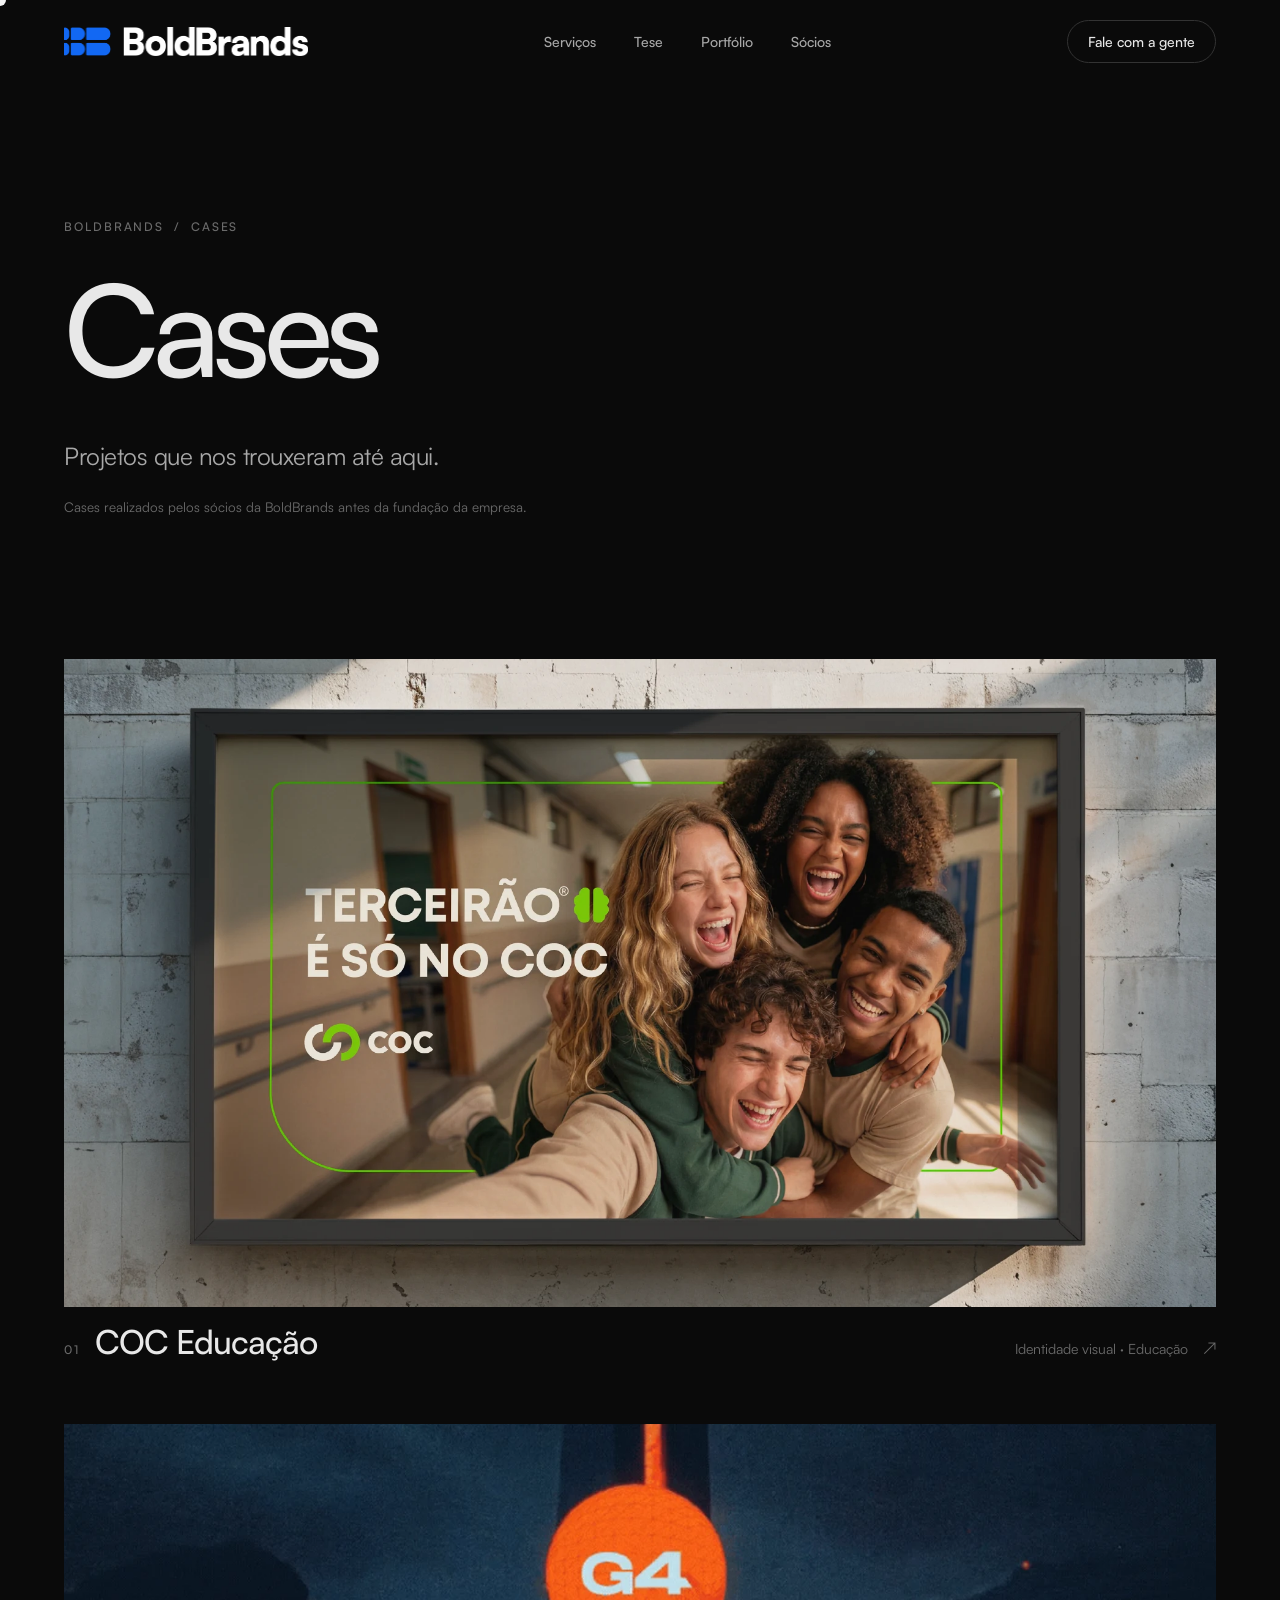
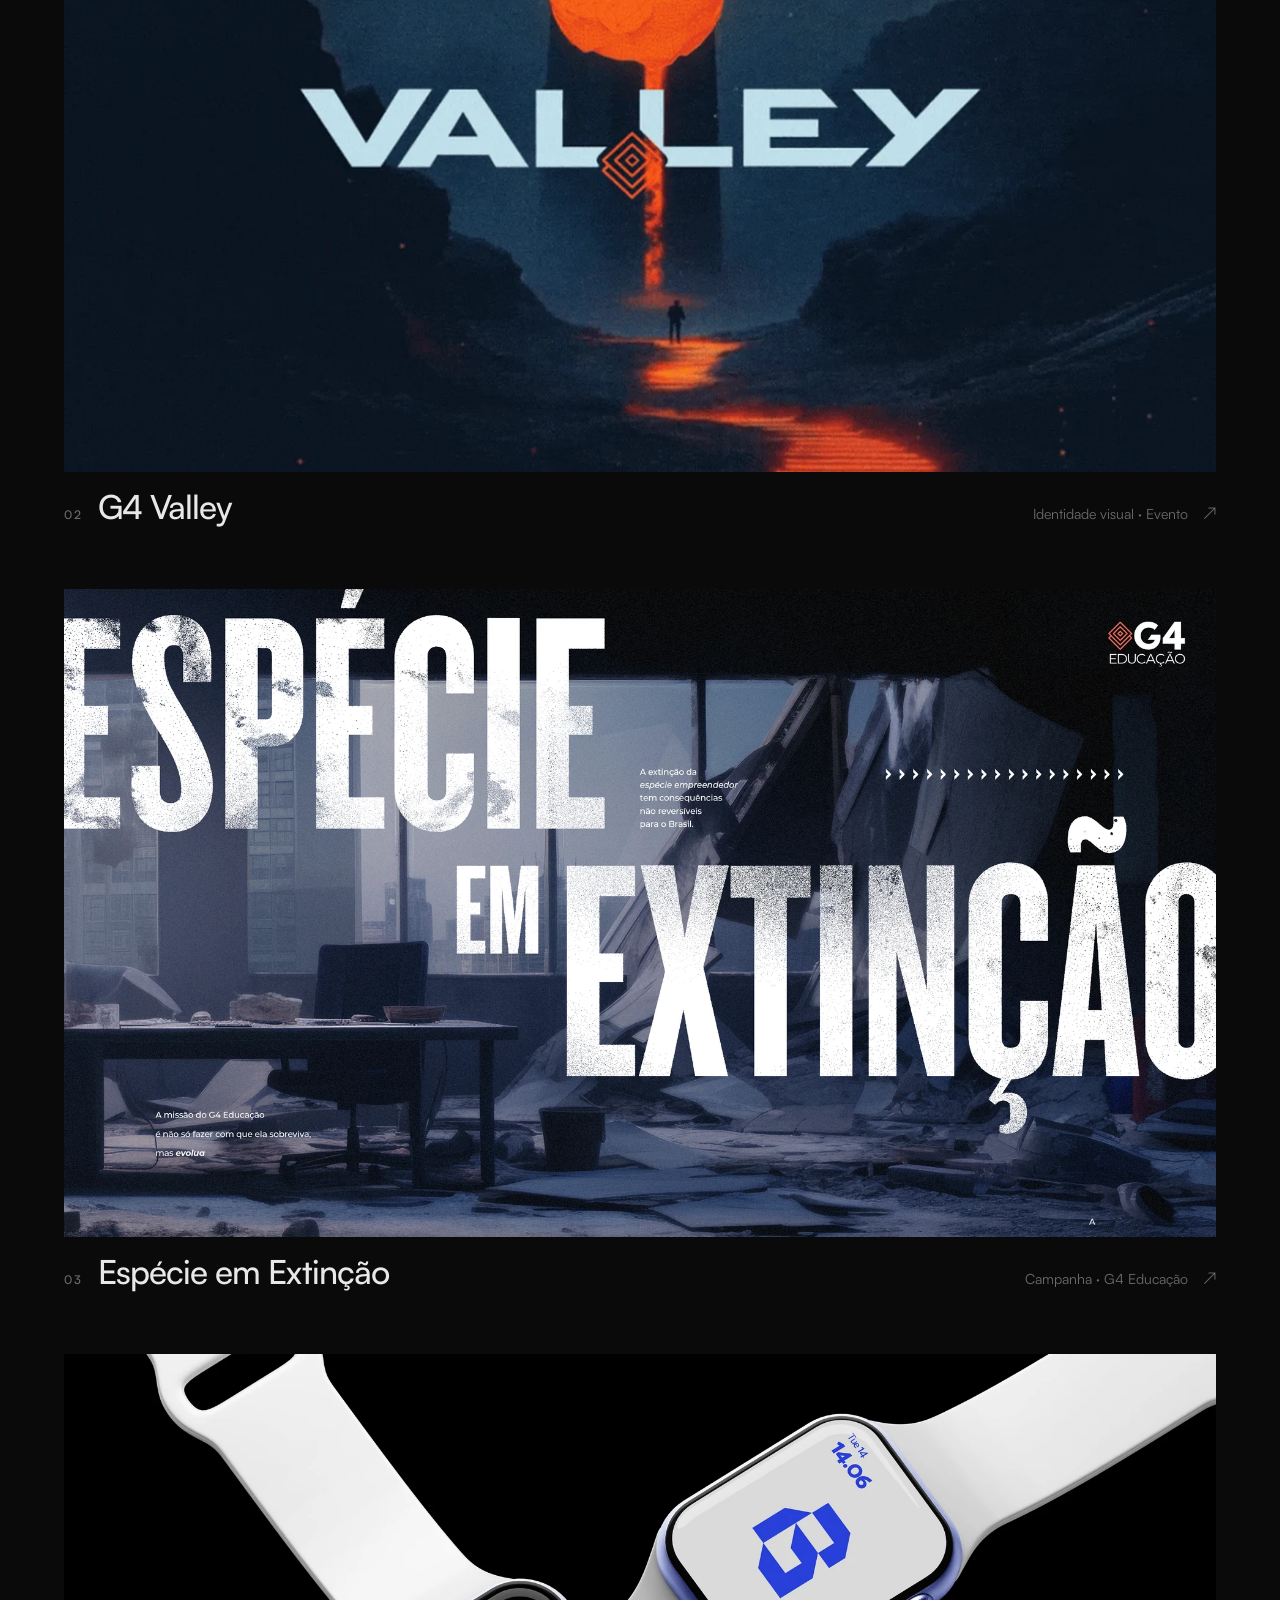
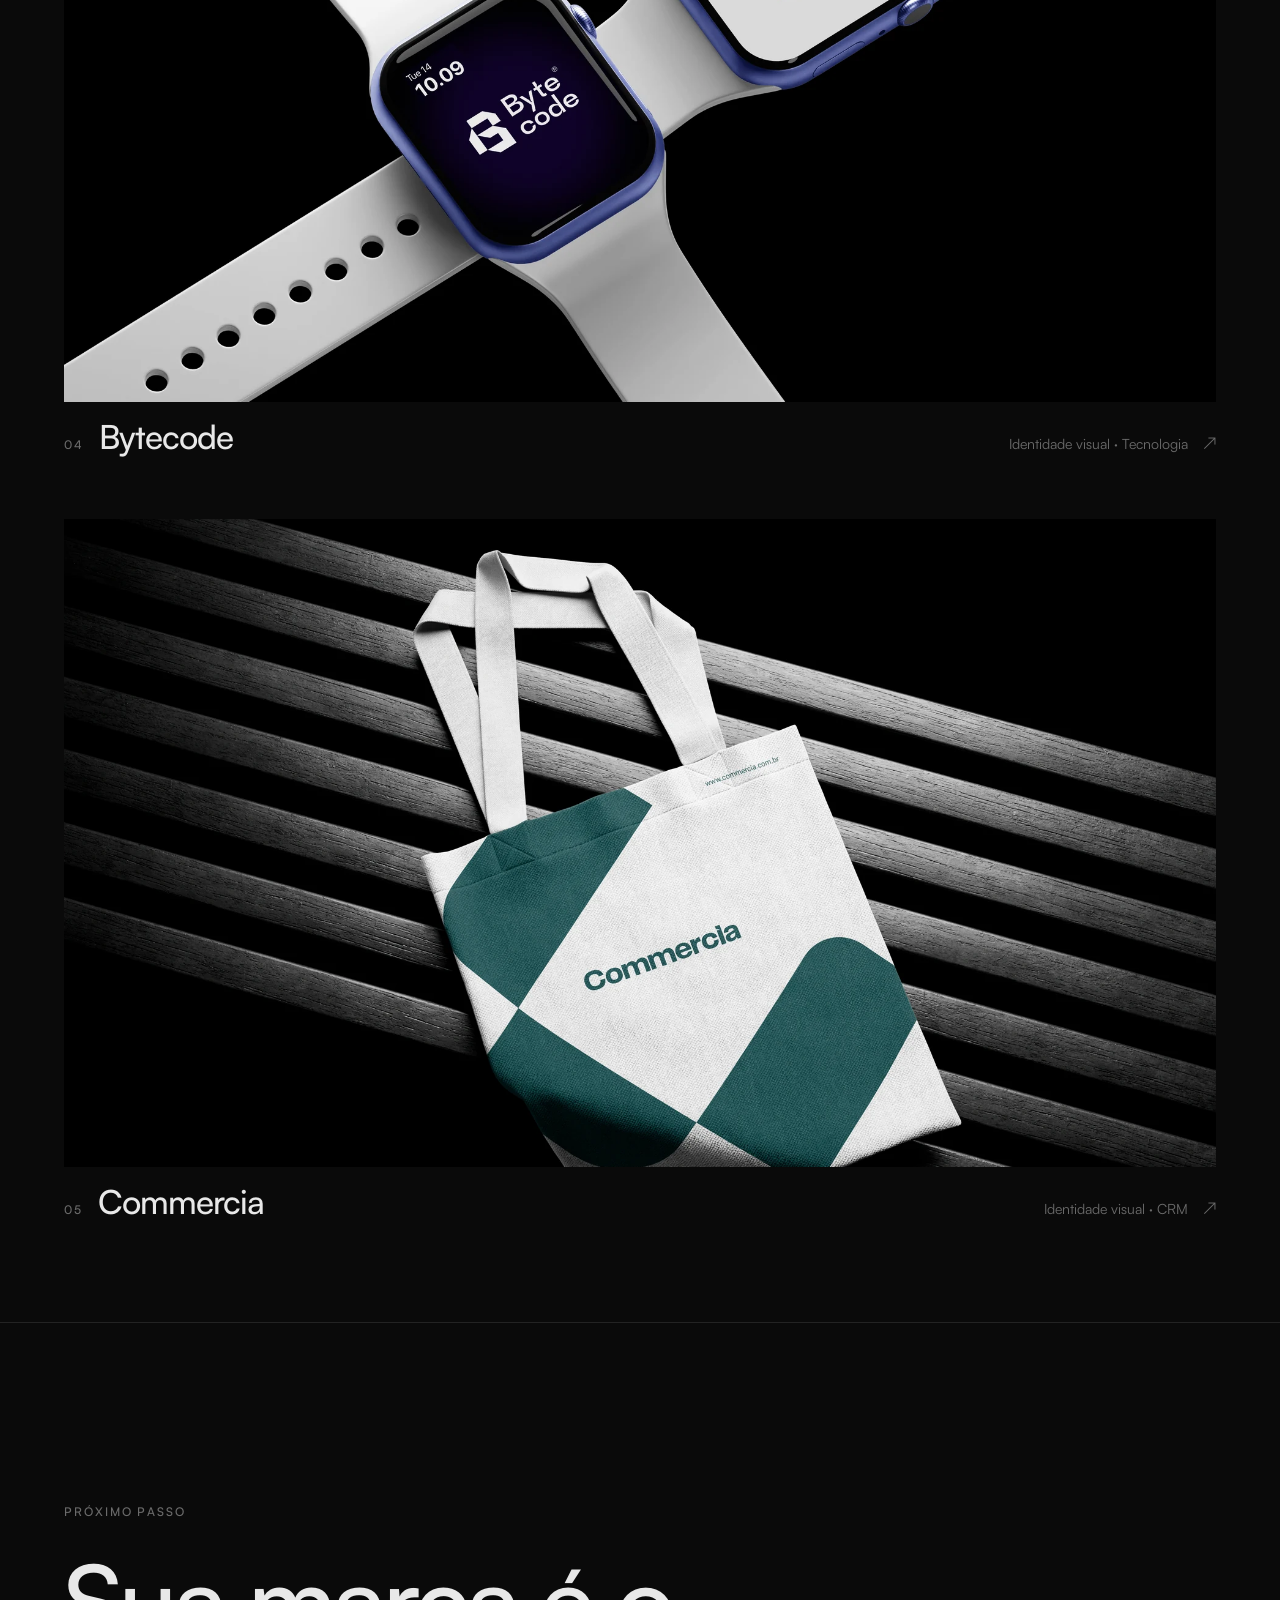
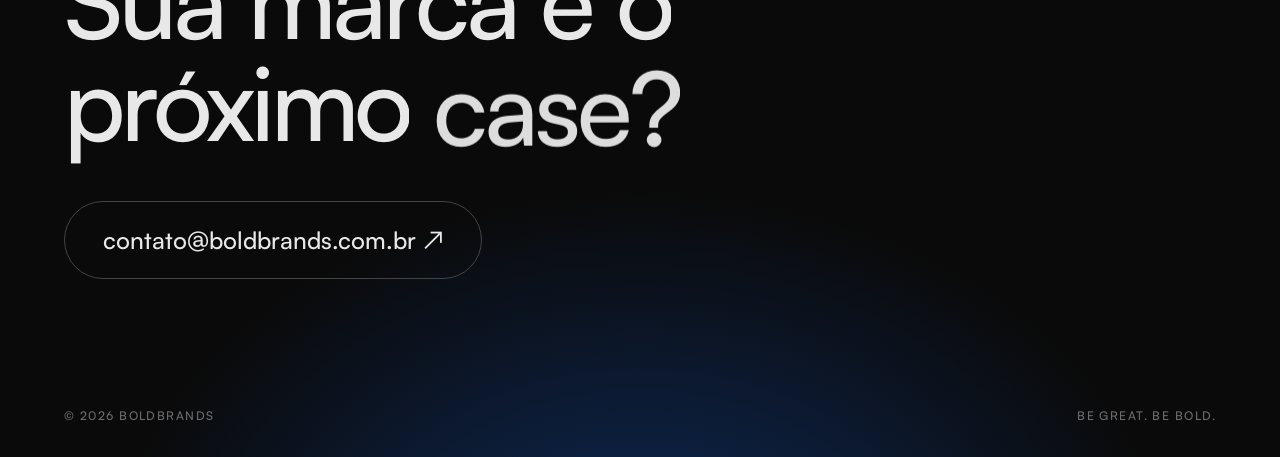
==== cases/index.html @ fef87c21 "Nova home: hero com fundo interativo, metodologia, cases, FAQ e fotos dos socios; paginas de cases C" ====
<!DOCTYPE html>
<html lang="pt-BR">
<head>
<meta charset="utf-8">
<meta name="viewport" content="width=device-width, initial-scale=1">
<title>Cases — BoldBrands</title>
<meta name="description" content="Projetos que nos trouxeram até aqui: cases realizados pelos sócios da BoldBrands antes da fundação da empresa.">
<link rel="icon" href="../logo/icone-azul.png">
<link rel="preload" href="../fonts/Satoshi-Bold.woff2" as="font" type="font/woff2" crossorigin>
<link rel="stylesheet" href="../style.css">
<link rel="stylesheet" href="../case.css">
</head>
<body class="case-page">

<div class="cursor" aria-hidden="true"><span></span></div>

<header class="nav">
  <a href="../" class="logo" aria-label="BoldBrands"><img src="../logo/logo.png" alt="BoldBrands"></a>
  <nav>
    <a href="../#servicos">Serviços</a>
    <a href="../#tese">Tese</a>
    <a href="../#portfolio">Portfólio</a>
    <a href="../#socios">Sócios</a>
  </nav>
  <a href="../#contato" class="pill">Fale com a gente</a>
</header>

<main>
<section class="case-hero">
  <p class="eyebrow reveal"><a href="../">BoldBrands</a> &nbsp;/&nbsp; Cases</p>
  <h1 class="case-title"><span class="line"><span class="split">Cases</span></span></h1>
  <p class="case-sub reveal">Projetos que nos trouxeram até aqui.</p>
  <p class="prior-note reveal">Cases realizados pelos sócios da BoldBrands antes da fundação da empresa.</p>
</section>

<section class="case-sec tight">
  <!-- Para adicionar um novo case, copie um <a class="tcard"> inteiro e ajuste o link, a imagem (1920x1080) e os textos. -->
  <div class="tgrid stack">
    <a class="tcard reveal" href="coc-educacao/" aria-label="Ver o case COC Educação">
      <div class="tmedia"><img src="../img/thumbs/coc-educacao.webp" alt="Aplicação da identidade COC em mídia exterior" width="1920" height="1080" loading="lazy"></div>
      <div class="tmeta"><span class="tn">01</span><h5>COC Educação</h5><em>Identidade visual · Educação</em><i>↗</i></div>
    </a>
    <a class="tcard reveal" href="g4-valley/" aria-label="Ver o case G4 Valley">
      <div class="tmedia"><video class="loopvid" src="../img/thumbs/g4-valley.mp4" poster="../img/thumbs/g4-valley-poster.webp" muted loop playsinline preload="auto" width="1280" height="720" aria-label="Animação do monolito do G4 Valley"></video></div>
      <div class="tmeta"><span class="tn">02</span><h5>G4 Valley</h5><em>Identidade visual · Evento</em><i>↗</i></div>
    </a>
    <a class="tcard reveal" href="especie-em-extincao/" aria-label="Ver o case Espécie em Extinção">
      <div class="tmedia"><img src="../img/thumbs/especie-em-extincao.webp" alt="Arte de abertura da campanha Espécie em Extinção" width="1920" height="1080" loading="lazy"></div>
      <div class="tmeta"><span class="tn">03</span><h5>Espécie em Extinção</h5><em>Campanha · G4 Educação</em><i>↗</i></div>
    </a>
    <a class="tcard reveal" href="bytecode/" aria-label="Ver o case Bytecode">
      <div class="tmedia"><img src="../img/thumbs/bytecode.webp" alt="Relógios inteligentes com a marca Bytecode" width="1920" height="1080" loading="lazy"></div>
      <div class="tmeta"><span class="tn">04</span><h5>Bytecode</h5><em>Identidade visual · Tecnologia</em><i>↗</i></div>
    </a>
    <a class="tcard reveal" href="commercia/" aria-label="Ver o case Commercia">
      <div class="tmedia"><img src="../img/thumbs/commercia.webp" alt="Ecobag com a marca Commercia" width="1920" height="1080" loading="lazy"></div>
      <div class="tmeta"><span class="tn">05</span><h5>Commercia</h5><em>Identidade visual · CRM</em><i>↗</i></div>
    </a>
  </div>
</section>
</main>

<footer id="contato" class="case-foot">
  <p class="eyebrow">Próximo passo</p>
  <h2 class="huge words">Sua marca é o próximo case?</h2>
  <div class="foot-cta">
    <a class="pill big" href="mailto:contato@boldbrands.com.br">contato@boldbrands.com.br ↗</a>
  </div>
  <div class="foot-row"><span>© 2026 BoldBrands</span><span>Be great. Be bold.</span></div>
</footer>

<script src="../main.js"></script>
</body>
</html>
---- style.css ----
@font-face{font-family:Satoshi;font-weight:300;src:url(fonts/Satoshi-Light.woff2) format('woff2');font-display:swap}
@font-face{font-family:Satoshi;font-weight:400;src:url(fonts/Satoshi-Regular.woff2) format('woff2');font-display:swap}
@font-face{font-family:Satoshi;font-weight:500;src:url(fonts/Satoshi-Medium.woff2) format('woff2');font-display:swap}
@font-face{font-family:Satoshi;font-weight:700;src:url(fonts/Satoshi-Bold.woff2) format('woff2');font-display:swap}
@font-face{font-family:Satoshi;font-weight:900;src:url(fonts/Satoshi-Black.woff2) format('woff2');font-display:swap}

:root{
  --bg:#0a0a0a; --bg2:#111; --line:#232323;
  --g2:#6b6b6b; --g3:#a8a8a8; --g4:#e8e8e8;
  --blue:#1569F5; --blue2:#5b9bff;
  --pad:clamp(20px,5vw,72px);
  --ease:cubic-bezier(.16,1,.3,1);
}
*{box-sizing:border-box;margin:0;padding:0}
html{scroll-behavior:smooth}
body{background:var(--bg);color:var(--g4);font-family:Satoshi,system-ui,sans-serif;font-weight:400;line-height:1.5;-webkit-font-smoothing:antialiased;overflow-x:hidden}
a{color:inherit;text-decoration:none}
ul,ol{list-style:none}
img{display:block;max-width:100%}
section{padding:clamp(110px,17vw,250px) var(--pad);position:relative}

.eyebrow{font-size:12px;font-weight:500;letter-spacing:.16em;text-transform:uppercase;color:var(--g2);margin-bottom:28px}
.blue{color:var(--blue)}
.mid{font-size:clamp(30px,3.9vw,58px);line-height:1.1;letter-spacing:-.03em;font-weight:500}
.huge{font-size:clamp(40px,8vw,132px);line-height:1;letter-spacing:-.04em;font-weight:500}

/* cursor */
.cursor{position:fixed;left:0;top:0;z-index:100;pointer-events:none;mix-blend-mode:difference}
.cursor span{display:block;width:12px;height:12px;border-radius:50%;background:#fff;transform:translate(-50%,-50%);transition:width .3s var(--ease),height .3s var(--ease)}
.cursor.big span{width:64px;height:64px}
@media (hover:none){.cursor{display:none}}

/* nav */
.nav{position:fixed;top:0;left:0;right:0;z-index:50;display:flex;align-items:center;justify-content:space-between;padding:20px var(--pad);transition:background .4s,backdrop-filter .4s}
.nav.scrolled{background:rgba(10,10,10,.72);backdrop-filter:blur(14px)}
.logo img{height:clamp(22px,2.2vw,30px);width:auto}
.nav nav{display:flex;gap:38px;font-size:14px;font-weight:500;color:var(--g3)}
.nav nav a{transition:color .3s}
.nav nav a:hover{color:#fff}
.pill{display:inline-block;border:1px solid #333;border-radius:100px;padding:10px 20px;font-size:14px;font-weight:500;transition:all .4s var(--ease)}
.pill:hover{background:var(--blue);border-color:var(--blue);color:#fff}
.pill.big{font-size:clamp(16px,2vw,24px);padding:20px 38px;margin-top:48px;border-color:#444}
@media(max-width:760px){.nav nav{display:none}}

/* hero */
.hero{min-height:100vh;display:flex;flex-direction:column;justify-content:flex-end;padding-top:140px;padding-bottom:48px;overflow:hidden}
.hero-glow{position:absolute;right:-15%;top:-10%;width:70vw;height:70vw;background:radial-gradient(closest-side,rgba(21,105,245,.45),rgba(21,105,245,0) 70%);filter:blur(30px);animation:drift 14s ease-in-out infinite alternate}
@keyframes drift{to{transform:translate(-8%,10%) scale(1.1)}}
.hero-title{font-size:clamp(40px,7.4vw,124px);line-height:.98;letter-spacing:-.045em;font-weight:500;position:relative}
.line{display:block;overflow:hidden;padding-bottom:.12em}
.split{display:inline-block;transform:translateY(105%);animation:up 1.4s var(--ease) forwards;animation-play-state:paused}
body.loaded .split{animation-play-state:running}
.line:nth-child(2) .split{animation-delay:.15s}
@keyframes up{to{transform:none}}
.hero-foot{display:flex;justify-content:space-between;align-items:flex-end;gap:40px;margin-top:clamp(56px,7vw,110px);position:relative}
.lead{max-width:460px;font-size:clamp(13px,1vw,15px);color:var(--g3)}
.scroll{font-size:12px;font-weight:500;letter-spacing:.16em;text-transform:uppercase;color:var(--g2);display:flex;align-items:center;gap:14px;white-space:nowrap}
.scroll i{width:1px;height:48px;background:linear-gradient(var(--g2),transparent);animation:pulse 2s infinite}
@keyframes pulse{50%{transform:scaleY(.4);transform-origin:top}}
@media(max-width:760px){.hero-foot{flex-direction:column;align-items:flex-start}.scroll{display:none}}

/* reveal */
.reveal{opacity:0;transform:translateY(38px);transition:opacity 1s var(--ease),transform 1.1s var(--ease);transition-delay:var(--d,0s)}
.reveal.in{opacity:1;transform:none}
.words .w{display:inline-block;overflow:hidden;vertical-align:top;padding-bottom:.14em;margin-bottom:-.14em}
.words .w>span{display:inline-block;will-change:transform,opacity}

/* thesis — big, near full-screen, tonal variation */
.thesis{border-top:1px solid var(--line);padding-left:calc(var(--pad)*.6);padding-right:calc(var(--pad)*.6);text-align:center}
.thesis .eyebrow{margin-bottom:clamp(40px,6vw,90px)}
.thesis-text{font-size:clamp(26px,4.1vw,70px);line-height:1.12;letter-spacing:-.035em;font-weight:500;max-width:1700px;margin:0 auto}
.thesis-text>span{display:inline}
.thesis-text .t1{color:#f2f2f2}
.thesis-text .t2{color:#7a7a7a}
.thesis-text .t3{color:#494949}

/* services — light panel, like the reference */
.services{background:#cfcfd0;color:#111;min-height:100vh;display:flex;align-items:center;padding-top:clamp(110px,12vw,170px);padding-bottom:clamp(110px,12vw,170px);overflow:hidden}
.corner{position:absolute;font-size:clamp(11px,.95vw,14px);font-weight:500;line-height:1.35;color:#111;z-index:3}
.corner.tl{left:var(--pad);top:36px;display:flex;flex-direction:column;gap:10px}
.corner.tl img{width:26px}
.corner.tl em{font-style:normal}
.corner.tr{right:var(--pad);top:36px;text-align:right;color:#777;font-weight:400}
.corner.bl{left:var(--pad);bottom:34px;font-size:clamp(18px,1.9vw,28px);font-weight:500;letter-spacing:-.02em}
.corner.bl b{font-weight:500}
.corner.br{right:var(--pad);bottom:34px;text-align:right}
.svc-list{position:relative;z-index:1;width:100%}
.svc{display:block;cursor:pointer;line-height:1}
.svc h3{white-space:nowrap;font-size:clamp(38px,6.2vw,112px);letter-spacing:-.045em;font-weight:500;line-height:.98;color:#111;transition:color .5s var(--ease)}
.svc h3 span{display:inline-block}
.svc.r1{padding-left:30%}
.svc.r2{padding-left:3%}
.svc.r3{padding-left:24%}
.svc.r4{padding-left:42%}
.svc h3 span+span{margin-left:.18em}
.svc-list:hover .svc:not(:hover) h3{color:#a3a3a4}
.svc-box{position:absolute;left:50%;top:50%;z-index:2;width:clamp(230px,20vw,320px);aspect-ratio:1;transform:translate(-50%,-50%) scale(.9);pointer-events:none;opacity:0;
  background:linear-gradient(155deg,#6ea6ff 0%,#1569F5 45%,#0a2f8f 100%);box-shadow:0 40px 90px -30px rgba(21,105,245,.7);transition:opacity .45s var(--ease),transform .7s var(--ease)}
.services.on .svc-box{pointer-events:auto;opacity:1;transform:translate(-50%,-50%) scale(1)}
.pane{position:absolute;inset:0;padding:clamp(16px,1.5vw,24px);display:flex;flex-direction:column;justify-content:space-between;color:#fff;font-size:clamp(12px,1vw,14px);line-height:1.4;font-weight:500;opacity:0;transform:translateY(12px);transition:opacity .35s,transform .5s var(--ease)}
.pane.on{opacity:1;transform:none}
.pane img{width:34px}
.pane a{align-self:flex-start;border-bottom:1px solid #fff;font-weight:700}
@media(max-width:760px){
  .svc.r1,.svc.r2,.svc.r3,.svc.r4{padding-left:0}
  .svc h3{white-space:normal}.svc h3 span{display:block;margin:0!important}
  .svc{margin-bottom:22px}
  .corner.tr,.corner.br{display:none}
}

/* breath / lockup */
.breath{background:#0d0d0f;display:flex;justify-content:center;overflow:hidden;padding-top:clamp(140px,19vw,280px);padding-bottom:clamp(140px,19vw,280px)}
.glow{position:absolute;border-radius:50%;filter:blur(80px);pointer-events:none;will-change:transform}
.g1{width:52vw;height:52vw;left:-12%;top:-30%;background:radial-gradient(closest-side,rgba(21,105,245,.85),transparent 70%);animation:gA 15s ease-in-out infinite alternate}
.g2{width:44vw;height:44vw;right:-8%;bottom:-38%;background:radial-gradient(closest-side,rgba(74,139,255,.7),transparent 70%);animation:gB 19s ease-in-out infinite alternate}
.g3{width:30vw;height:30vw;left:38%;top:20%;background:radial-gradient(closest-side,rgba(40,60,255,.5),transparent 70%);animation:gC 23s ease-in-out infinite alternate}
@keyframes gA{to{transform:translate(38vw,22vw) scale(1.25)}}
@keyframes gB{to{transform:translate(-34vw,-18vw) scale(1.2)}}
@keyframes gC{50%{transform:translate(-14vw,20vw) scale(1.4)}to{transform:translate(16vw,-6vw) scale(.9)}}
.lockup{position:relative;z-index:1;font-size:clamp(40px,8vw,140px);font-weight:500;letter-spacing:-.04em;line-height:1.02;color:#f7f7f7}
.l1,.l2{display:flex;align-items:center;white-space:nowrap}
.lockup .a{display:inline-block;overflow:hidden;padding:.06em .04em .16em;margin:-.06em -.04em -.16em}
.lockup .a>span{display:inline-block;transform:translateY(115%);transition:transform 1.3s var(--ease)}
.lockup.in .a>span{transform:none}
.l2 .a>span{transition-delay:1.15s}
.l2 .ghost{visibility:hidden}
.l2 .a{margin-left:.16em}
.mark{position:relative;display:block;height:.62em;aspect-ratio:832/479;margin-left:.16em}
.mark .m{position:absolute;inset:0;width:100%;height:100%;opacity:0;transform:translateY(40%);transition:opacity .9s var(--ease),transform 1.1s var(--ease)}
.m1{clip-path:inset(0 88.4% 0 0)}.m2{clip-path:inset(0 54.6% 0 14.8%)}.m3{clip-path:inset(0 0 0 47.7%)}
.lockup.in .m{opacity:1;transform:none}
.lockup.in .m1{transition-delay:.55s}.lockup.in .m2{transition-delay:.75s}.lockup.in .m3{transition-delay:.95s}

/* portfolio — thumbnails 16:9, preto e branco; colorem no hover */
.sec-head{margin-bottom:clamp(50px,7vw,100px)}
.sec-sub{margin-top:clamp(16px,2vw,28px);max-width:46ch;font-size:clamp(14px,1.2vw,17px);color:var(--g2);line-height:1.55}
.tgrid{display:grid;grid-template-columns:repeat(2,minmax(0,1fr));gap:clamp(30px,3.6vw,60px) clamp(14px,1.8vw,28px)}
.tcard{display:block;color:inherit;cursor:pointer}
.tmedia{position:relative;aspect-ratio:16/9;overflow:hidden;background:#000}
.tmedia img,.tmedia video{display:block;width:100%;height:100%;object-fit:cover;filter:grayscale(1) contrast(1.05) brightness(.82);transform:scale(1.02);transition:filter .9s var(--ease),transform 1.5s var(--ease)}
.tcard:hover .tmedia img,.tcard:hover .tmedia video,.tcard:focus-visible .tmedia img,.tcard:focus-visible .tmedia video{filter:none;transform:scale(1.06)}
.tcard:focus-visible{outline:2px solid var(--blue2);outline-offset:6px}
.tmeta{display:flex;align-items:baseline;gap:clamp(10px,1.2vw,18px);margin-top:16px}
.tmeta .tn{font-size:12px;font-weight:500;letter-spacing:.14em;color:var(--g2)}
.tmeta h5{font-size:clamp(20px,1.9vw,30px);font-weight:500;letter-spacing:-.03em;line-height:1.1;transition:color .4s}
.tmeta em{margin-left:auto;font-style:normal;font-size:13px;color:var(--g2);text-align:right}
.tmeta i{font-style:normal;color:var(--g2);transition:transform .5s var(--ease),color .4s}
.tcard:hover .tmeta h5{color:#fff}
.tcard:hover .tmeta i{color:var(--blue2);transform:translate(3px,-3px)}
.tmore{display:flex;align-items:center;justify-content:center;gap:16px;aspect-ratio:16/9;border:1px solid var(--line);font-size:clamp(20px,2.2vw,36px);font-weight:500;letter-spacing:-.03em;transition:background .6s var(--ease),border-color .6s,color .4s}
.tmore i{font-style:normal;transition:transform .6s var(--ease)}
.tcard.more:hover .tmore{background:var(--blue);border-color:var(--blue);color:#fff}
.tcard.more:hover .tmore i{transform:translate(6px,-6px)}
.tcard.more .tmeta{visibility:hidden}
@media(max-width:760px){.tgrid{grid-template-columns:1fr}.tmeta em{display:none}.tcard.more .tmeta{display:none}}
@media(hover:none){.tmedia img,.tmedia video{filter:none}}

/* team */
.team{border-top:1px solid var(--line)}
.team-head{background:#111;border-radius:22px;padding:clamp(28px,4vw,64px);margin-bottom:clamp(14px,1.6vw,24px);position:relative}
.chip{display:inline-block;border:1px solid #333;border-radius:100px;padding:5px 14px;font-size:11px;font-weight:500;letter-spacing:.12em;text-transform:uppercase;color:var(--g3);margin-bottom:clamp(50px,8vw,130px)}
.team-lead{font-size:clamp(22px,2.9vw,46px);line-height:1.15;letter-spacing:-.03em;font-weight:500;max-width:26em}
.team-lead .d{color:#f2f2f2}
.team-lead .l{color:#6e6e6e}
.cards{display:grid;grid-template-columns:repeat(3,1fr);gap:clamp(14px,1.6vw,24px)}
.member figure{position:relative;border-radius:22px;overflow:hidden;aspect-ratio:3/4;background:#111}
.member img{width:100%;height:100%;object-fit:cover;transition:transform 1.6s var(--ease)}
.member:hover img{transform:scale(1.05)}
.member figcaption{position:absolute;left:14px;right:14px;bottom:14px;display:flex;justify-content:space-between;align-items:center;background:rgba(10,10,10,.82);backdrop-filter:blur(10px);border-radius:14px;padding:12px 12px 12px 18px}
.member figcaption span{display:flex;flex-direction:column;line-height:1.2}
.member figcaption b{font-weight:500;font-size:16px}
.member figcaption small{font-size:11px;color:var(--g2);margin-top:2px}
.member figcaption i{font-style:normal;font-weight:700;font-size:12px;width:32px;height:32px;border-radius:50%;background:var(--blue);display:grid;place-items:center;transition:transform .5s var(--ease)}
.member:hover figcaption i{transform:rotate(-45deg) scale(1.08)}
.bio{margin-top:18px;padding:0 6px;font-size:15px;color:var(--g3);line-height:1.5;max-width:40ch}
@media(max-width:800px){.cards{grid-template-columns:1fr;gap:40px}}

/* footer */
footer{padding:clamp(90px,14vw,190px) var(--pad) 32px;border-top:1px solid var(--line);position:relative;overflow:hidden;background:radial-gradient(60% 80% at 50% 120%,rgba(21,105,245,.35),transparent 70%)}
footer .huge{max-width:12ch}
.foot-row{display:flex;justify-content:space-between;margin-top:clamp(70px,10vw,150px);font-size:12px;font-weight:500;letter-spacing:.12em;text-transform:uppercase;color:var(--g2)}

@media(prefers-reduced-motion:reduce){*{animation:none!important;transition:none!important}.reveal,.words .w>span,.split{opacity:1;transform:none}}

/* intro */
body.lock{overflow:hidden}
.intro{position:fixed;inset:0;z-index:200;background:#0a0a0a;display:grid;place-items:center;transition:transform 1.2s cubic-bezier(.76,0,.24,1)}
.intro.out{transform:translateY(-100%)}
.intro>*{grid-area:1/1}
.intro-logo{position:relative;width:clamp(170px,17vw,260px);aspect-ratio:1987/229;transition:opacity .7s var(--ease),transform .9s var(--ease),filter .7s}
.intro.p2 .intro-logo{opacity:0;transform:scale(.94);filter:blur(6px)}
.intro-logo .c{position:absolute;inset:0;width:100%;height:100%;opacity:0;transform:translateY(45%);animation:cIn 1s var(--ease) forwards}
.intro-logo .c1{clip-path:inset(0 97.8% 0 0);animation-delay:.25s}
.intro-logo .c2{clip-path:inset(0 91.3% 0 2.8%);animation-delay:.5s}
.intro-logo .c3{clip-path:inset(0 80.9% 0 9.1%);animation-delay:.75s}
.intro-logo .ct{clip-path:inset(0 0 0 23%);animation-delay:1.25s;transform:translateX(-14px)}
@keyframes cIn{to{opacity:1;transform:none}}
.intro-tag{font-size:clamp(28px,4.4vw,68px);font-weight:500;letter-spacing:-.035em;color:#f2f2f2;overflow:hidden;padding-bottom:.14em}
.intro-tag span{display:inline-block;opacity:0;transform:translateY(110%);transition:opacity .9s var(--ease),transform 1.1s var(--ease)}
.intro-tag span+span{transition-delay:.18s;margin-left:.2em}
.intro.p2 .intro-tag span{opacity:1;transform:none}
.intro.p2 .intro-tag{transition-delay:0s}

/* cartão de contato (topo direito) */
.contact-card{display:flex;align-items:center;gap:12px;padding:6px 16px 6px 6px;border:1px solid #333;border-radius:100px;background:rgba(14,14,14,.6);backdrop-filter:blur(12px);transition:background .5s var(--ease),border-color .5s}
.contact-card img{width:44px;height:44px;border-radius:50%;object-fit:cover;flex:none}
.cc-txt{display:flex;flex-direction:column;line-height:1.2}
.cc-txt small{font-size:11px;color:var(--g3)}
.cc-txt b{font-size:14px;font-weight:700}
.cc-txt em{font-style:normal;font-size:10px;color:var(--g2);transition:color .4s}
.contact-card i{font-style:normal;transition:transform .5s var(--ease)}
.contact-card:hover{background:var(--blue);border-color:var(--blue)}
.contact-card:hover em,.contact-card:hover small{color:#fff}
.contact-card:hover i{transform:translate(3px,-3px)}
@media(max-width:1000px){.cc-txt em{display:none}}
@media(max-width:520px){.cc-txt small,.contact-card i{display:none}.contact-card{padding-right:14px}}

/* hero: lista "O que fazemos" */
.hero-do{min-width:min(100%,320px)}
.hd-label{font-size:12px;font-weight:500;letter-spacing:.16em;text-transform:uppercase;color:var(--g2);margin-bottom:14px}
.hero-do li{border-top:1px solid var(--line)}
.hero-do li:last-child{border-bottom:1px solid var(--line)}
.hero-do a{display:flex;gap:18px;align-items:baseline;padding:12px 0;font-size:clamp(16px,1.5vw,22px);font-weight:500;letter-spacing:-.02em;color:var(--g3);transition:color .4s,padding .5s var(--ease)}
.hero-do a i{font-style:normal;font-size:12px;color:var(--g2);letter-spacing:.1em;width:2.2em}
.hero-do a:hover{color:#fff;padding-left:10px}
.hero-do a:hover i{color:var(--blue2)}

/* legenda de seção */
.legend{display:flex;gap:clamp(40px,12vw,200px);font-size:14px;font-weight:500;padding-top:18px;margin-bottom:clamp(40px,6vw,90px);border-top:1px solid var(--line)}
.legend span:first-child{min-width:5em}
.ulink{display:inline-flex;gap:8px;align-items:center;font-weight:500;border-bottom:1px solid currentColor;padding-bottom:3px;transition:color .4s}
.ulink i{font-style:normal;transition:transform .5s var(--ease)}
.ulink:hover{color:var(--blue2)}.ulink:hover i{transform:translate(3px,-3px)}

/* metodologia */
.method{padding-top:clamp(70px,9vw,130px)}
.m-head{display:grid;grid-template-columns:minmax(0,7fr) minmax(0,4fr);gap:clamp(30px,6vw,100px);align-items:end;margin-bottom:clamp(60px,9vw,140px)}
.m-title .d{color:#f2f2f2}.m-title .l{color:#6e6e6e}
.m-side p{color:var(--g3);font-size:clamp(14px,1.2vw,17px);line-height:1.55;margin-bottom:22px}
.step{position:relative;display:grid;grid-template-columns:minmax(0,3fr) minmax(0,3fr) minmax(0,5fr);gap:clamp(20px,3vw,56px);padding:clamp(28px,4vw,56px) 0;border-top:1px solid var(--line)}
.step::before,.step::after{content:"+";position:absolute;top:-.62em;font-size:14px;color:var(--g2);line-height:1}
.step::before{left:0}.step::after{right:0}
.sn{font-size:clamp(64px,10vw,170px);line-height:.9;letter-spacing:-.06em;font-weight:500;color:#f2f2f2}
.sph{aspect-ratio:4/5;overflow:hidden;background:#111;align-self:start}
.sph img,.sph video{display:block;width:100%;height:100%;object-fit:cover;filter:grayscale(1) contrast(1.05) brightness(.8);transition:transform 1.6s var(--ease)}
.step:hover .sph img,.step:hover .sph video{transform:scale(1.05)}
.stag{font-size:13px;color:var(--g2);margin-bottom:10px}.stag b{color:var(--blue2);font-weight:500}
.sbody h3{font-size:clamp(26px,3.2vw,52px);letter-spacing:-.04em;font-weight:500;line-height:1.05;margin-bottom:clamp(18px,2vw,30px)}
.stxt{color:var(--g3);font-size:clamp(14px,1.15vw,17px);line-height:1.6;max-width:56ch}
.stxt em{font-style:italic;color:#f2f2f2}
.sout-l{margin-top:clamp(22px,2.6vw,38px);font-size:12px;letter-spacing:.16em;text-transform:uppercase;color:var(--g2)}
.sout{margin-top:10px}
.sout li{padding:9px 0;border-top:1px solid var(--line);font-size:clamp(13px,1.05vw,15px);color:var(--g3)}
@media(max-width:900px){.m-head{grid-template-columns:1fr}.step{grid-template-columns:1fr}.sph{aspect-ratio:16/10}.sn{font-size:72px}}

/* cases: esquerda e direita fixas, cards empilhados no centro */
.cases{display:grid;grid-template-columns:minmax(0,1fr) minmax(0,3.2fr);gap:clamp(16px,2vw,32px);align-items:start;border-top:1px solid var(--line);padding-top:clamp(70px,9vw,130px)}
.cs-left,.cs-right{position:sticky;top:clamp(90px,12vh,140px)}
.cs-label{font-size:clamp(40px,6.4vw,110px);line-height:.95;letter-spacing:-.05em;font-weight:500}
.cs-note{margin:20px 0 28px;max-width:24ch;font-size:13px;color:var(--g2);line-height:1.5}
.cs-right{justify-self:end}
.cs-tag{display:flex;flex-direction:column;gap:10px;width:clamp(110px,11vw,170px);transition:transform .6s var(--ease)}
.cs-thumb{display:block;aspect-ratio:1;overflow:hidden;background:#111}
.cs-thumb img{width:100%;height:100%;object-fit:cover;filter:grayscale(1);transition:filter .8s var(--ease),transform 1.2s var(--ease)}
.cs-tag:hover .cs-thumb img{filter:none;transform:scale(1.08)}
.cs-tn{font-size:clamp(18px,1.6vw,26px);font-weight:500;letter-spacing:-.03em}
.cs-tag i{font-style:normal;color:var(--g2);position:absolute}
.cs-center{display:flex;flex-direction:column;gap:6vh;padding-bottom:12vh}
.ccard{position:sticky;top:clamp(80px,11vh,120px);display:flex;flex-direction:column;justify-content:center;gap:16px;height:min(82vh,760px);padding:clamp(18px,3vw,48px);overflow:hidden;background:#000;box-shadow:0 -30px 60px -20px rgba(0,0,0,.6)}
.cbg{position:absolute;inset:-10%;width:120%;height:120%;object-fit:cover;filter:blur(36px) brightness(.6) saturate(1.2);transform:scale(1.1)}
.cwin{position:relative;aspect-ratio:16/9;overflow:hidden;background:#000;box-shadow:0 30px 60px -20px rgba(0,0,0,.7)}
.cwin img,.cwin video{width:100%;height:100%;object-fit:cover;filter:grayscale(1) contrast(1.05) brightness(.85);transition:filter .9s var(--ease),transform 1.5s var(--ease)}
.ccard:hover .cwin img,.ccard:hover .cwin video{filter:none;transform:scale(1.04)}
.ccap{position:relative;display:flex;justify-content:space-between;gap:16px;font-size:clamp(12px,1vw,14px);font-weight:500;color:#fff}
.ccap b{font-weight:500}
@media(max-width:900px){
  .cases{grid-template-columns:1fr}
  .cs-left,.cs-right{position:static}.cs-right{justify-self:start}
  .ccard{height:auto;padding:16px}
}
@media(hover:none){.cwin img,.cwin video{filter:none}}

/* FAQ */
.faq{padding-top:clamp(70px,9vw,130px)}
.faq-list{margin-left:max(0px,calc(41% - 0px))}
.faq-i{border-top:1px solid var(--line);padding:clamp(22px,2.6vw,36px) 0}
.faq-i:first-child{border-top:0;padding-top:0}
.faq-q{display:flex;justify-content:space-between;align-items:center;gap:30px;width:100%;background:none;border:0;color:#f2f2f2;font:inherit;font-size:clamp(18px,1.7vw,26px);font-weight:500;letter-spacing:-.025em;text-align:left;cursor:pointer}
.faq-q i{position:relative;flex:none;width:22px;height:22px}
.faq-q i::before,.faq-q i::after{content:"";position:absolute;left:0;right:0;top:50%;height:2px;background:currentColor;transition:transform .5s var(--ease)}
.faq-q i::after{transform:rotate(90deg)}
.faq-i.open .faq-q i::after{transform:rotate(0)}
.faq-a{display:grid;grid-template-rows:0fr;transition:grid-template-rows .6s var(--ease)}
.faq-a>p{overflow:hidden;max-width:62ch;color:var(--g2);font-size:clamp(14px,1.15vw,17px);line-height:1.6}
.faq-i.open .faq-a{grid-template-rows:1fr}
.faq-i.open .faq-a>p{padding-top:20px}
@media(max-width:900px){.faq-list{margin-left:0}.legend{gap:30px}}
.step{scroll-margin-top:90px}

/* cases: só a thumbnail 16:9, sem fundo desfocado */
.ccard{height:auto;justify-content:flex-start;padding:0 0 18px;background:var(--bg);box-shadow:none;gap:14px;overflow:visible}
.cs-center{gap:0;padding-bottom:0}
.ccard{padding-bottom:clamp(18px,3vh,40px)}
.cwin{box-shadow:none}
.ccard .ccap{padding-top:2px}
@media(max-width:900px){.cases{grid-template-columns:1fr}.ccard{position:static}}

/* hero: imagem de fundo que se revela sob o mouse */
.hero-bg{position:absolute;inset:0;z-index:0;overflow:hidden;pointer-events:none;--mx:68%;--my:44%;--px:0;--py:0}
.hero-bg img{position:absolute;inset:-4%;width:108%;height:108%;object-fit:cover;object-position:center;transform:translate(calc(var(--px)*-26px),calc(var(--py)*-18px)) scale(1.04);will-change:transform}
.hero-dim{position:absolute;inset:0;background:radial-gradient(circle clamp(260px,34vmax,620px) at var(--mx) var(--my),rgba(10,10,10,0) 0%,rgba(10,10,10,.5) 45%,rgba(10,10,10,.9) 100%),linear-gradient(to top,var(--bg) 0%,rgba(10,10,10,0) 38%)}
.hero>*:not(.hero-bg){position:relative;z-index:1}
.hero-glow{display:none}
.hero-bg canvas{position:absolute;inset:0;width:100%;height:100%;display:block}
.hero-bg.gl img{visibility:hidden}
---- case.css ----
/* Páginas de case — usa os tokens e a base do style.css */
.case-page main{overflow:hidden}
.case-page section{padding-left:var(--pad);padding-right:var(--pad)}

/* capa */
.case-hero{padding-top:clamp(150px,17vw,250px);padding-bottom:clamp(50px,6vw,90px)}
.case-hero .eyebrow a{transition:color .3s}
.case-hero .eyebrow a:hover{color:#fff}
.case-title{font-size:clamp(46px,10vw,168px);line-height:1;letter-spacing:-.05em;font-weight:500}
.case-title .line{padding-bottom:.14em}
.case-title .split{animation-play-state:running;animation-delay:.1s}
.case-sub{max-width:34ch;margin-top:clamp(20px,2.4vw,36px);font-size:clamp(18px,1.9vw,28px);line-height:1.3;letter-spacing:-.02em;color:var(--g3)}
.facts{display:grid;grid-template-columns:repeat(3,minmax(0,1fr));gap:clamp(18px,3vw,48px);margin-top:clamp(50px,7vw,110px);padding-top:24px;border-top:1px solid var(--line)}
.facts dt{font-size:12px;font-weight:500;letter-spacing:.16em;text-transform:uppercase;color:var(--g2);margin-bottom:8px}
.facts dd{font-size:clamp(15px,1.3vw,18px);color:var(--g4);line-height:1.4}
.facts div:nth-child(3){grid-column:span 1}

/* aviso: projeto anterior à Bold */
.prior{display:inline-flex;align-items:center;gap:10px;margin:0 0 clamp(18px,2.4vw,32px);padding:7px 16px;border:1px solid #2c2c2c;border-radius:100px;font-size:12px;font-weight:500;letter-spacing:.14em;text-transform:uppercase;color:var(--g3)}
.prior i{width:7px;height:7px;border-radius:50%;background:var(--blue)}
.prior-note{max-width:60ch;margin-top:clamp(16px,2vw,26px);font-size:clamp(13px,1.05vw,15px);line-height:1.55;color:var(--g2)}

/* mídia */
.case-media{padding-top:0;padding-bottom:clamp(40px,6vw,90px);display:flex;flex-direction:column;gap:clamp(12px,1.6vw,24px)}
.case-media.first{padding-bottom:clamp(60px,9vw,140px)}
.case-media>.eyebrow{margin:clamp(40px,6vw,100px) 0 clamp(10px,1.6vw,24px)}
.case-media figure{margin:0}
.case-media img,.case-media video{width:100%;height:auto;display:block;background:#111}
.case-media figcaption{margin-top:12px;font-size:12px;font-weight:500;letter-spacing:.12em;text-transform:uppercase;color:var(--g2)}
.duo{display:grid;grid-template-columns:1fr 1fr;gap:clamp(12px,1.6vw,24px);align-items:start}
.pair{display:flex;gap:clamp(12px,1.6vw,24px);align-items:stretch}
.pair figure{min-width:0}
.pair .portrait{flex:.8 1 0}
.pair .land{flex:1.7778 1 0}
.pair video,.pair img{width:100%;height:100%;object-fit:cover;aspect-ratio:auto}

/* pares com mesma altura (proporção por figura via --ar), trio e coluna estreita */
.rowpair{display:flex;gap:clamp(12px,1.6vw,24px);align-items:stretch}
.rowpair figure{flex:var(--ar,1) 1 0;min-width:0}
.rowpair img,.rowpair video{width:100%;height:100%;object-fit:cover}
.triple{display:grid;grid-template-columns:repeat(3,minmax(0,1fr));gap:clamp(12px,1.6vw,24px);align-items:start}
.case-media .narrow{width:min(100%,760px);margin-inline:auto}
.stats.four{grid-template-columns:repeat(4,minmax(0,1fr))}
.stats.four .stat b{font-size:clamp(30px,4.6vw,76px)}

/* vimeo em loop */
.vid{position:relative;aspect-ratio:16/9;background:#111;overflow:hidden}
.vid img{width:100%;height:100%;object-fit:cover}
.vid.ultra{aspect-ratio:1920/524}
.vid iframe{position:absolute;inset:0;width:100%;height:100%;border:0;pointer-events:none}
/* botão opcional: ver o filme com áudio */
.sound-btn{position:absolute;right:clamp(12px,1.6vw,24px);bottom:clamp(12px,1.6vw,24px);z-index:3;display:inline-flex;align-items:center;gap:10px;padding:11px 18px;border:1px solid rgba(255,255,255,.18);border-radius:100px;background:rgba(10,10,10,.72);backdrop-filter:blur(10px);color:#fff;font:500 13px Satoshi,sans-serif;letter-spacing:.02em;cursor:pointer;transition:background .4s,border-color .4s}
.sound-btn::before{content:"";width:0;height:0;border-left:9px solid #fff;border-top:6px solid transparent;border-bottom:6px solid transparent}
.sound-btn:hover{background:var(--blue);border-color:var(--blue)}
.vid.sound iframe{pointer-events:auto}
.vid.playing>img{opacity:0;transition:opacity .6s}

/* seções de texto */
.case-sec{padding-top:clamp(70px,10vw,150px);padding-bottom:clamp(70px,10vw,150px)}
.case-sec.tight{padding-top:clamp(40px,5vw,80px);padding-bottom:clamp(60px,8vw,120px)}
.case-grid{display:grid;grid-template-columns:minmax(0,3fr) minmax(0,9fr);gap:clamp(20px,4vw,72px);align-items:start}
.case-grid>.eyebrow{margin:6px 0 0}
.case-lead{font-size:clamp(28px,4vw,64px);line-height:1.1;letter-spacing:-.035em;font-weight:500;max-width:22ch}
.case-text{margin-top:clamp(28px,4vw,56px);max-width:58ch;font-size:clamp(16px,1.4vw,20px);color:var(--g3);line-height:1.6}

/* números */
.stats{display:grid;grid-template-columns:repeat(3,minmax(0,1fr));border-top:1px solid var(--line)}
.stat{padding:clamp(22px,3vw,44px) clamp(10px,1.5vw,28px) clamp(22px,3vw,44px) 0;border-bottom:1px solid var(--line)}
.stat b{display:block;font-size:clamp(40px,6.4vw,104px);font-weight:500;letter-spacing:-.05em;line-height:1;color:#f2f2f2}
.stat span{display:block;margin-top:14px;font-size:clamp(13px,1.1vw,16px);color:var(--g3)}
.note{margin-top:18px;max-width:70ch;font-size:12px;line-height:1.5;color:var(--g2)}

/* escopo */
.scope{counter-reset:s;border-top:1px solid var(--line)}
.scope li{display:grid;grid-template-columns:minmax(0,4fr) minmax(0,7fr);gap:clamp(14px,3vw,48px);padding:clamp(22px,2.6vw,38px) 0;border-bottom:1px solid var(--line);transition:background .5s}
.scope h3{font-size:clamp(22px,2.6vw,40px);font-weight:500;letter-spacing:-.03em;line-height:1.1}
.scope p{color:var(--g3);font-size:clamp(15px,1.25vw,18px);max-width:52ch}
.scope li:hover h3{color:var(--blue2)}

/* resultado */
.result{border-top:1px solid var(--line)}

/* rodapé do case */
.case-foot .foot-cta{display:flex;flex-wrap:wrap;gap:16px}
.case-foot .pill.big.ghost{background:transparent}
.case-foot .pill.big.ghost:hover{background:var(--blue)}

@media(max-width:900px){
  .facts{grid-template-columns:1fr 1fr}.facts div:nth-child(3){grid-column:1/-1}
  .case-grid,.scope li{grid-template-columns:1fr}
  .stats{grid-template-columns:1fr 1fr 1fr}
  .stats.four{grid-template-columns:1fr 1fr}
}
@media(max-width:640px){
  .duo{grid-template-columns:1fr}
  .rowpair{flex-direction:column}
  .rowpair figure{flex:none}
  .triple{grid-template-columns:1fr}
  .pair{flex-direction:column}
  .pair .portrait,.pair .land{flex:none}
  }

/* página /cases: uma thumbnail por linha, na largura toda */
.tgrid.stack{grid-template-columns:1fr;gap:clamp(36px,5vw,80px)}
.tgrid.stack .tmeta h5{font-size:clamp(24px,2.6vw,42px)}
.tgrid.stack .tmeta em{font-size:clamp(13px,1.1vw,16px)}
/* página /cases: thumbnails sempre coloridas (sem preto e branco) */
.tgrid.stack .tmedia img,.tgrid.stack .tmedia video{filter:none}
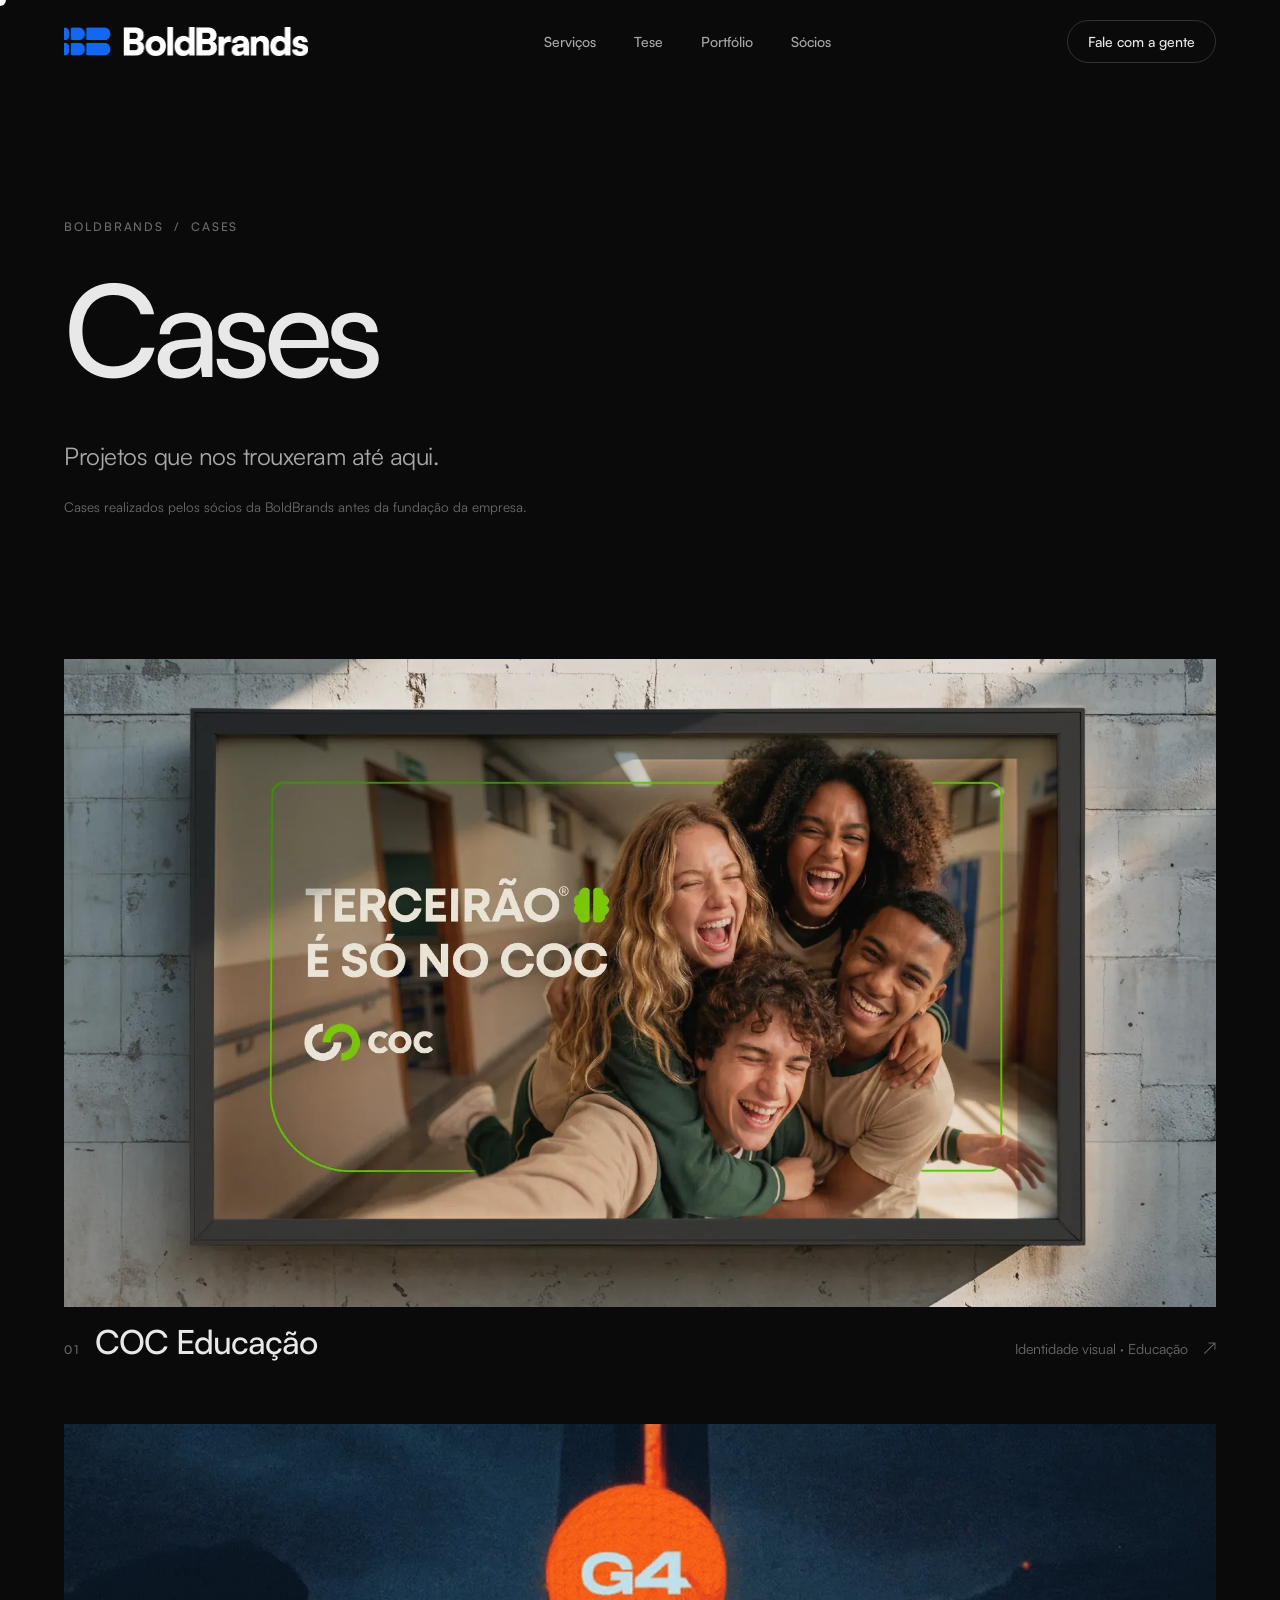
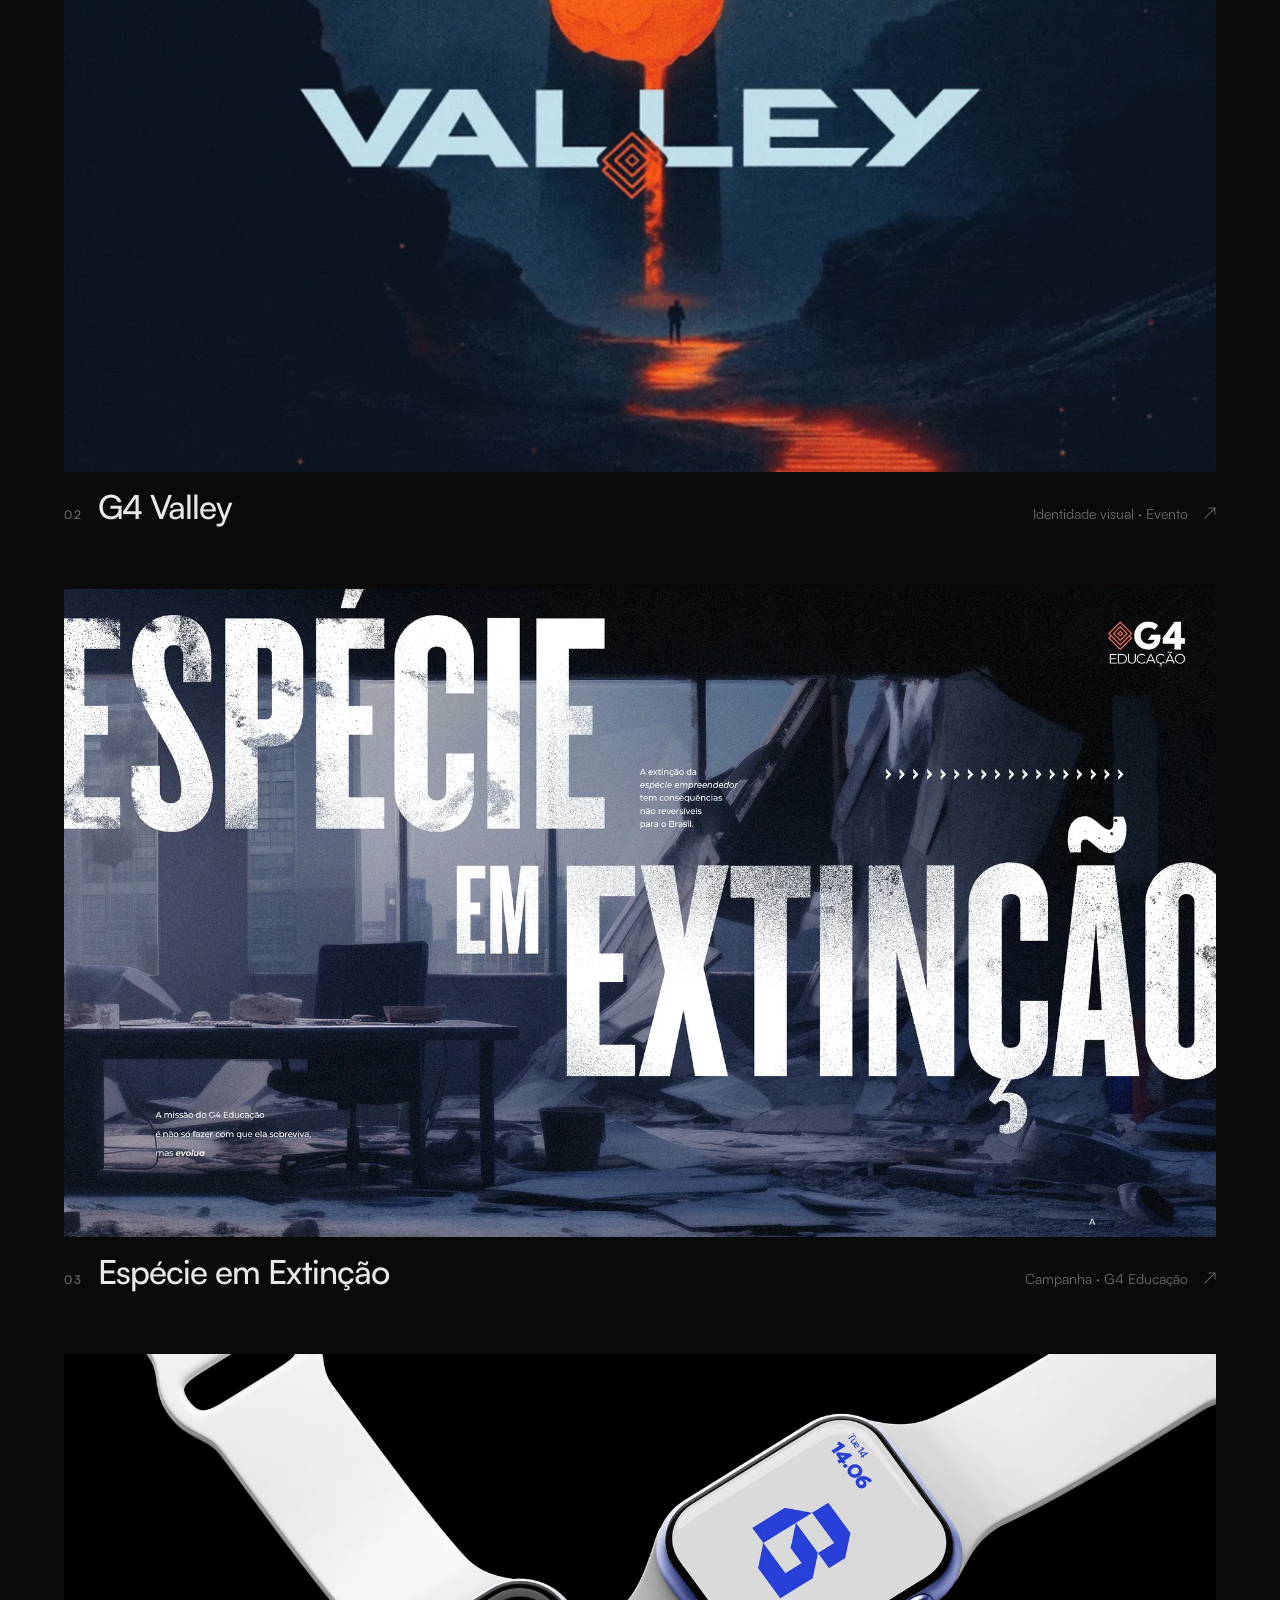
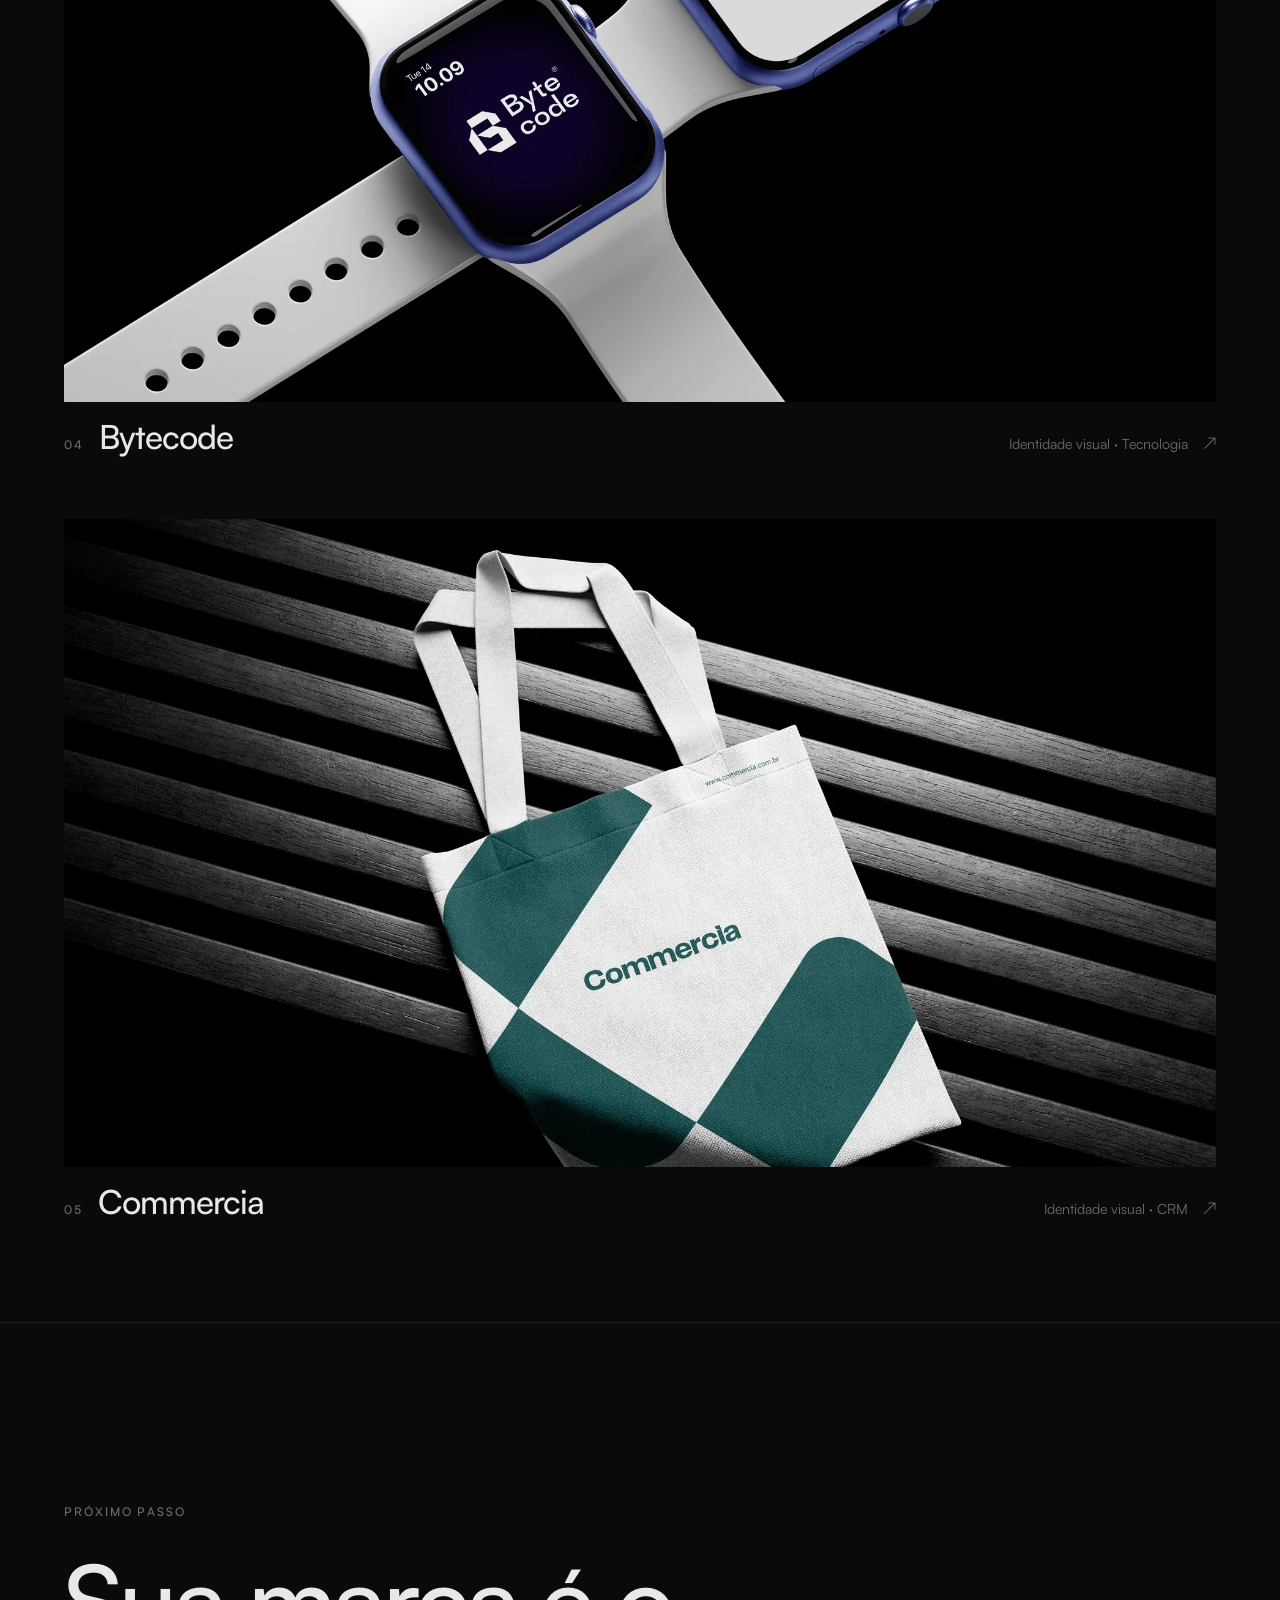
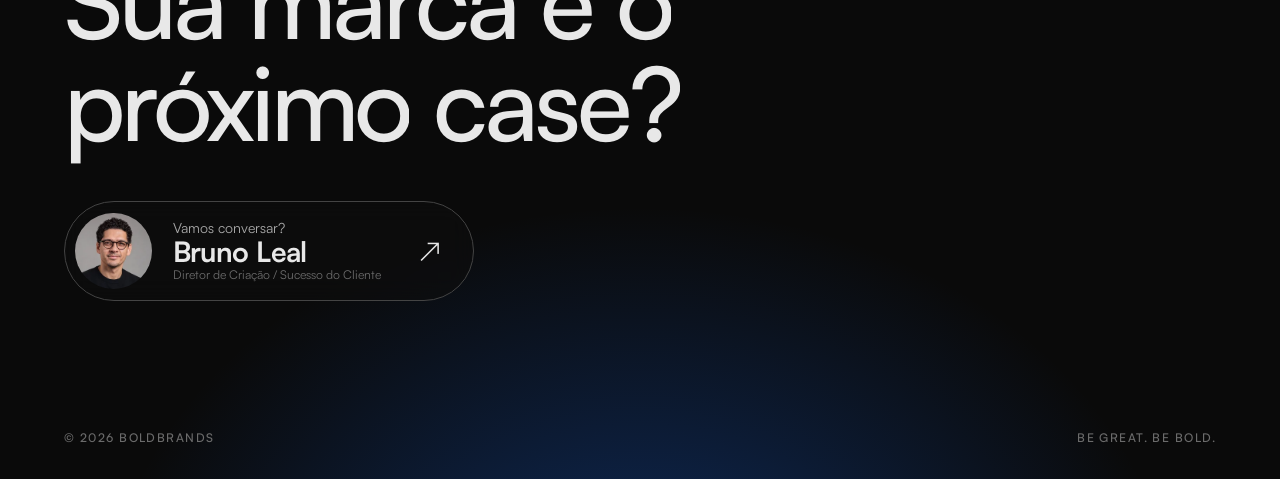
==== commit 7844d4a8: "Rodape: botao com foto do Bruno abre o WhatsApp (remove e-mail) Co-Authored-By: Claude Sonnet 5.5 <n" ====
--- a/cases/index.html
+++ b/cases/index.html
@@ -64,7 +64,7 @@
   <p class="eyebrow">Próximo passo</p>
   <h2 class="huge words">Sua marca é o próximo case?</h2>
   <div class="foot-cta">
-    <a class="pill big" href="mailto:contato@boldbrands.com.br">contato@boldbrands.com.br ↗</a>
+    <a class="contact-card foot" href="https://wa.me/5511999960092?text=Ol%C3%A1%2C%20Bruno!%20Vim%20pelo%20site%20da%20BoldBrands." target="_blank" rel="noopener" aria-label="Vamos conversar? Fale com Bruno Leal no WhatsApp"><img src="../img/contato-bruno.webp?v=6" alt="" width="200" height="200"><span class="cc-txt"><small class="cc-desk">Vamos conversar?</small><b>Bruno Leal</b><em>Diretor de Criação / Sucesso do Cliente</em></span><i>↗</i></a>
   </div>
   <div class="foot-row"><span>© 2026 BoldBrands</span><span>Be great. Be bold.</span></div>
 </footer>
--- a/style.css
+++ b/style.css
@@ -86,7 +86,7 @@
 .corner.br{right:var(--pad);bottom:34px;text-align:right}
 .svc-list{position:relative;z-index:1;width:100%}
 .svc{display:block;cursor:pointer;line-height:1}
-.svc h3{white-space:nowrap;font-size:clamp(38px,6.2vw,112px);letter-spacing:-.045em;font-weight:500;line-height:.98;color:#111;transition:color .5s var(--ease)}
+.svc h3{white-space:nowrap;font-size:clamp(34px,5.4vw,100px);letter-spacing:-.045em;font-weight:500;line-height:.98;color:#111;transition:color .5s var(--ease)}
 .svc h3 span{display:inline-block}
 .svc.r1{padding-left:30%}
 .svc.r2{padding-left:3%}
@@ -313,3 +313,45 @@
 .hero-glow{display:none}
 .hero-bg canvas{position:absolute;inset:0;width:100%;height:100%;display:block}
 .hero-bg.gl img{visibility:hidden}
+
+/* sócios: três blocos lado a lado */
+.chip{margin-bottom:clamp(36px,5vw,80px)}
+.team-facts{display:grid;grid-template-columns:repeat(3,minmax(0,1fr));gap:clamp(18px,3vw,48px);margin-top:clamp(36px,5vw,72px);padding-top:24px;border-top:1px solid var(--line)}
+.tf-l{font-size:13px;font-weight:500;color:var(--g2);margin-bottom:10px}
+.team-facts p:not(.tf-l){font-size:clamp(14px,1.15vw,17px);line-height:1.5;color:var(--g3);max-width:30ch}
+@media(max-width:800px){.team-facts{grid-template-columns:1fr}}
+.faq{border-top:1px solid var(--line)}
+.method{border-top:1px solid var(--line)}
+
+/* cartão de contato no mobile: mostra "Vamos conversar?" acima do nome */
+@media(max-width:520px){
+  .cc-txt small.cc-desk{display:block;font-size:11px;color:var(--g3)}
+  .contact-card i{display:none}
+}
+/* método, mobile: o GIF do passo 1 aparece inteiro (sem cortar o texto) */
+@media(max-width:900px){#passo-1 .sph{aspect-ratio:4/5}}
+@media(max-width:520px){
+  .nav{gap:10px}
+  .logo img{height:20px}
+  .contact-card{gap:8px;padding:4px 12px 4px 4px;flex:none}
+  .contact-card img{width:34px;height:34px}
+  .cc-txt small.cc-desk{white-space:nowrap;font-size:10px}
+  .cc-txt b{white-space:nowrap;font-size:13px}
+}
+
+/* rodapé: cartão de contato grande (WhatsApp) */
+.contact-card.foot{display:inline-flex;margin-top:48px;gap:clamp(14px,1.6vw,24px);padding:clamp(8px,.8vw,12px) clamp(24px,2.6vw,44px) clamp(8px,.8vw,12px) clamp(8px,.8vw,12px);border-color:#444}
+.contact-card.foot img{width:clamp(64px,6vw,96px);height:clamp(64px,6vw,96px)}
+.contact-card.foot .cc-txt small{font-size:clamp(13px,1.1vw,16px)}
+.contact-card.foot .cc-txt b{font-size:clamp(20px,2.2vw,32px);letter-spacing:-.02em;line-height:1.1}
+.contact-card.foot .cc-txt em{font-size:clamp(11px,.95vw,14px)}
+.contact-card.foot i{font-size:clamp(20px,2vw,30px);margin-left:clamp(8px,1.4vw,24px)}
+@media(max-width:520px){
+  .contact-card.foot{display:flex;width:100%;justify-content:flex-start}
+  .contact-card.foot .cc-txt small.cc-desk{display:block;font-size:12px;white-space:normal}
+  .contact-card.foot .cc-txt b{font-size:20px;white-space:normal}
+  .contact-card.foot .cc-txt em{display:block;font-size:11px}
+  .contact-card.foot i{display:block;margin-left:auto}
+  .contact-card.foot img{width:60px;height:60px}
+}
+.contact-card.foot .cc-txt em{display:block}
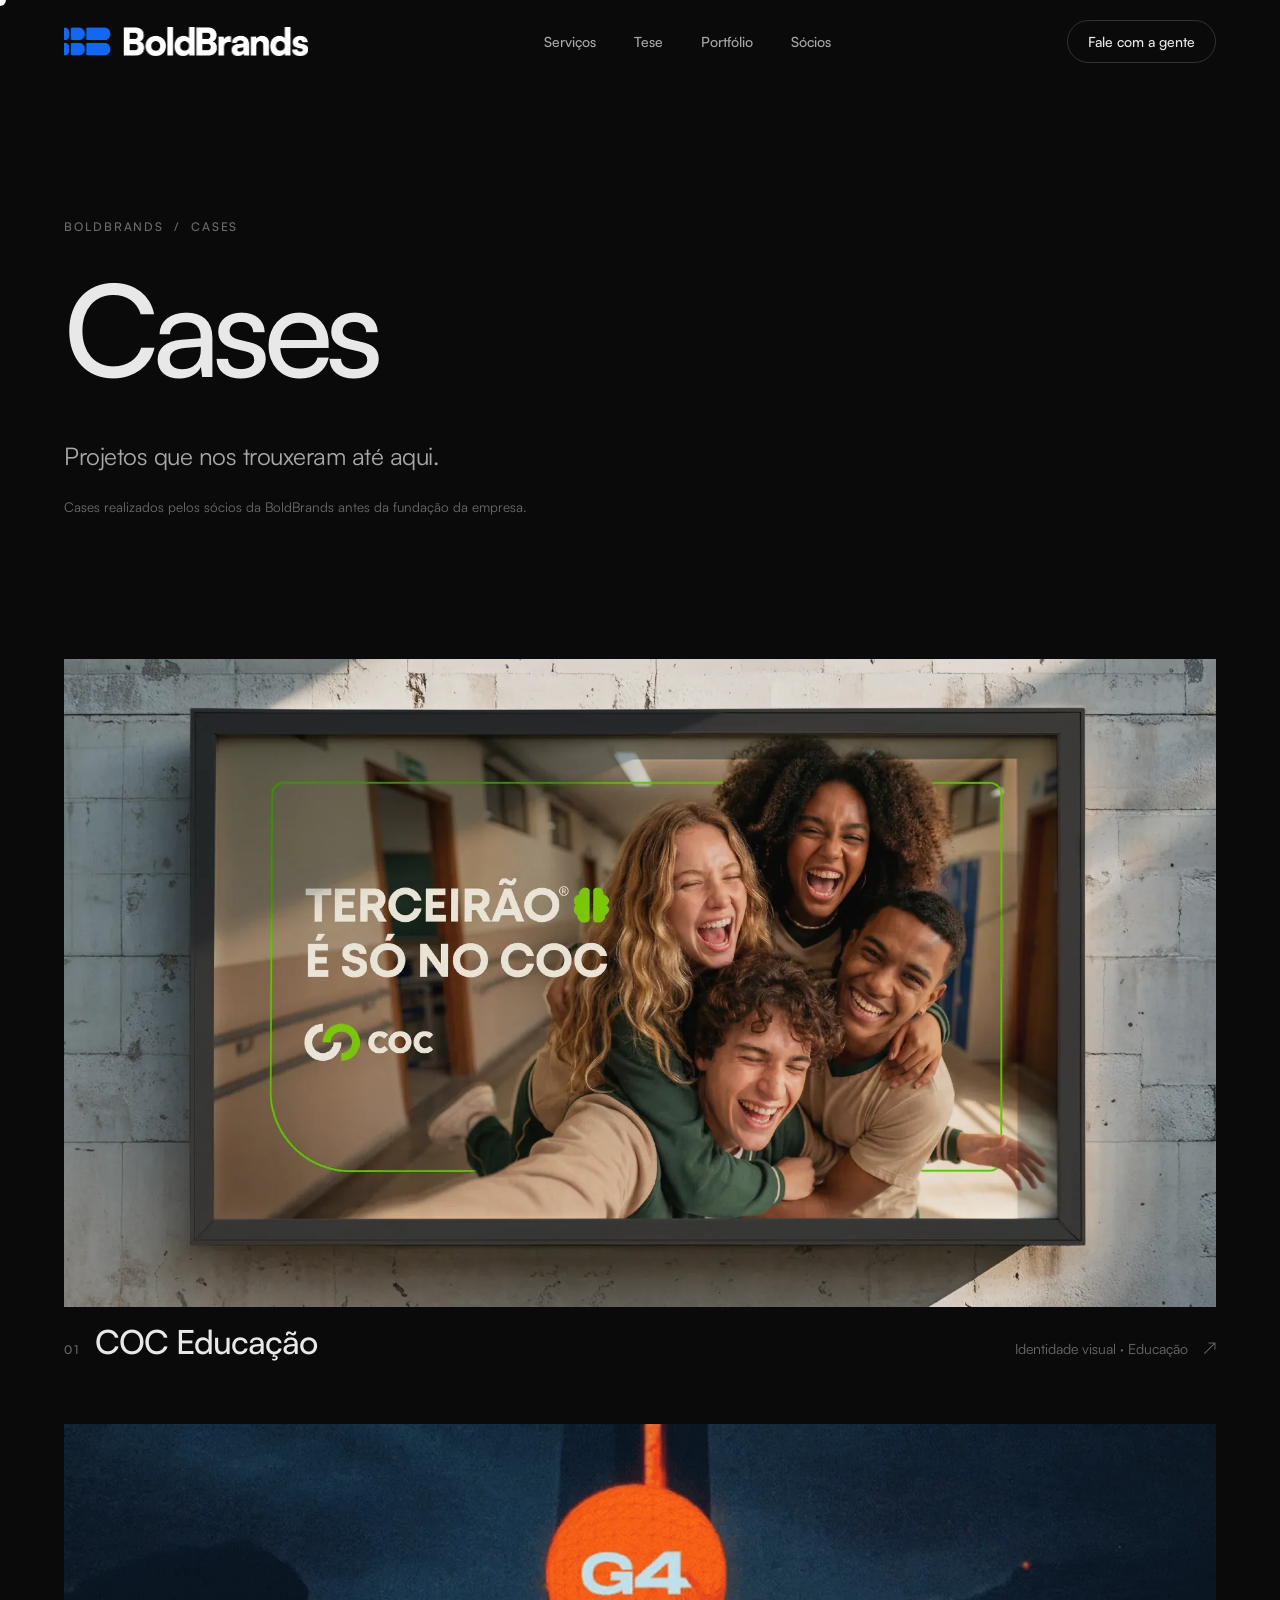
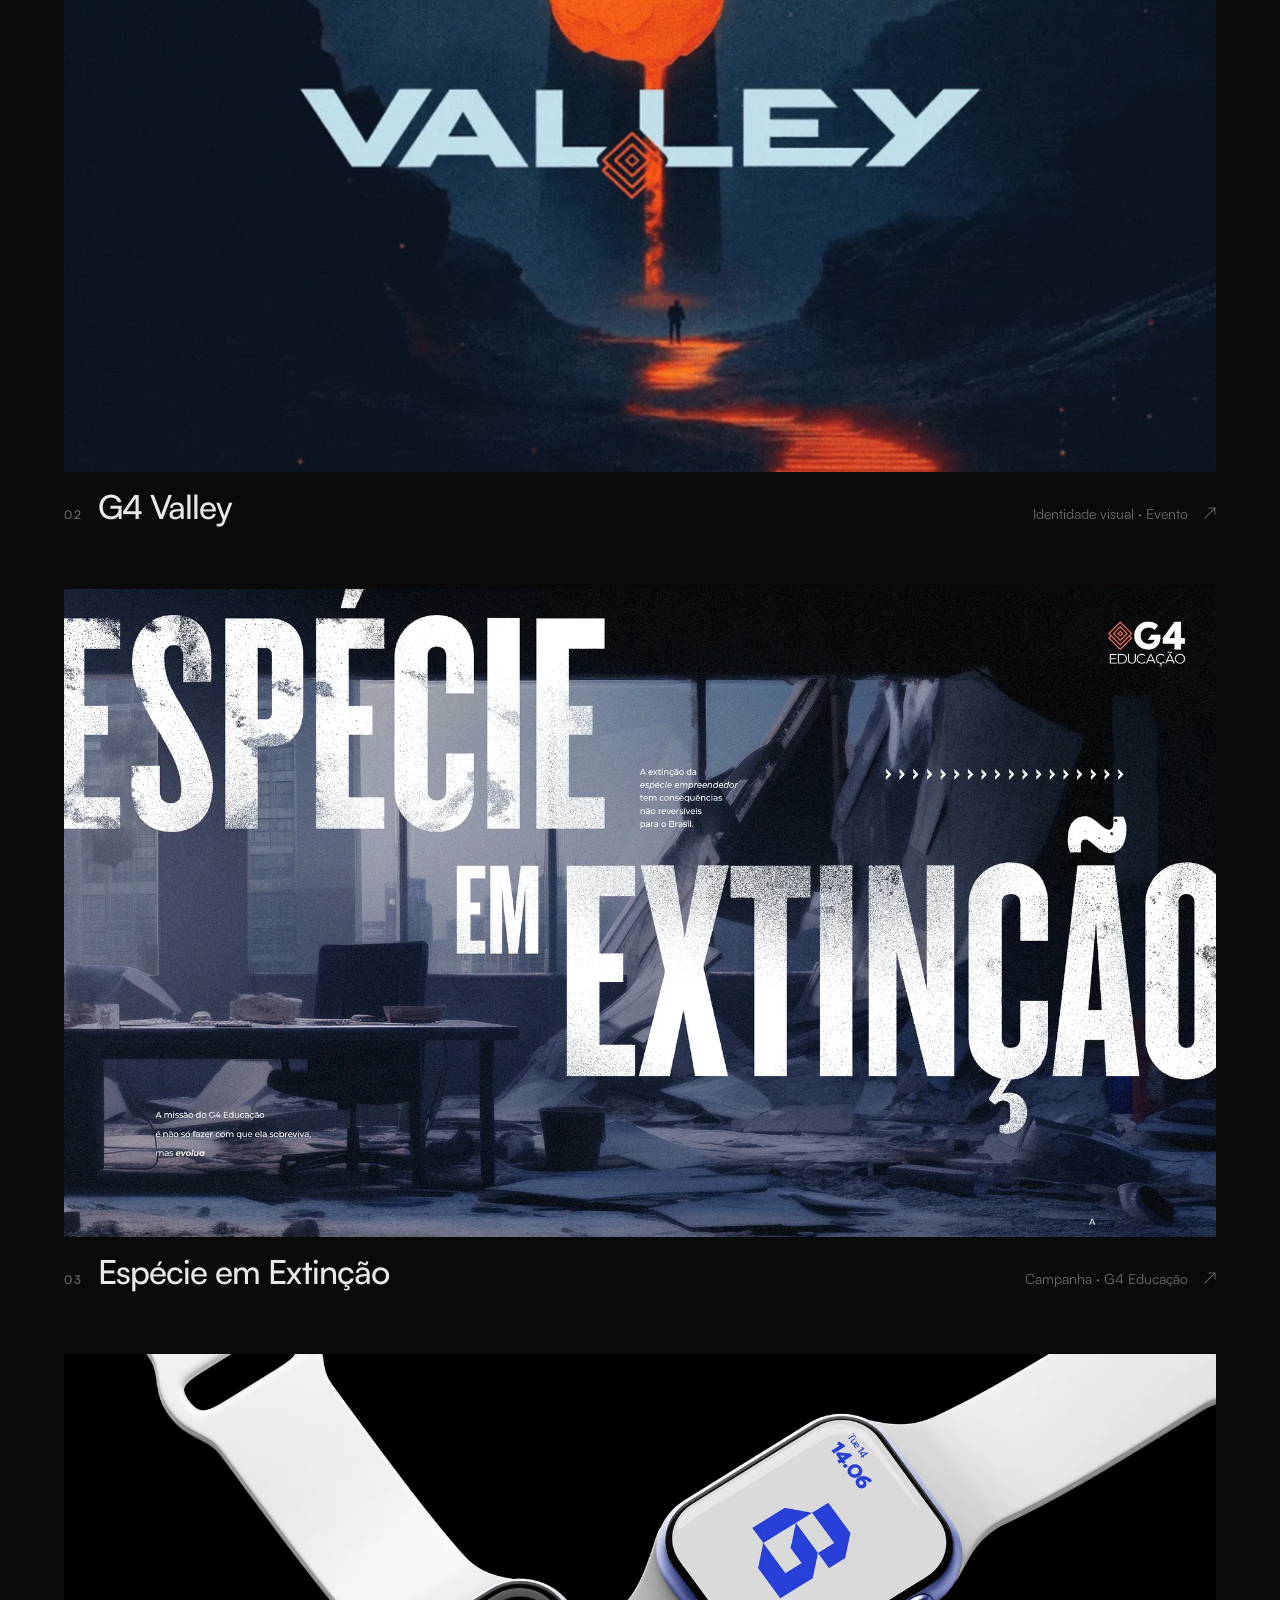
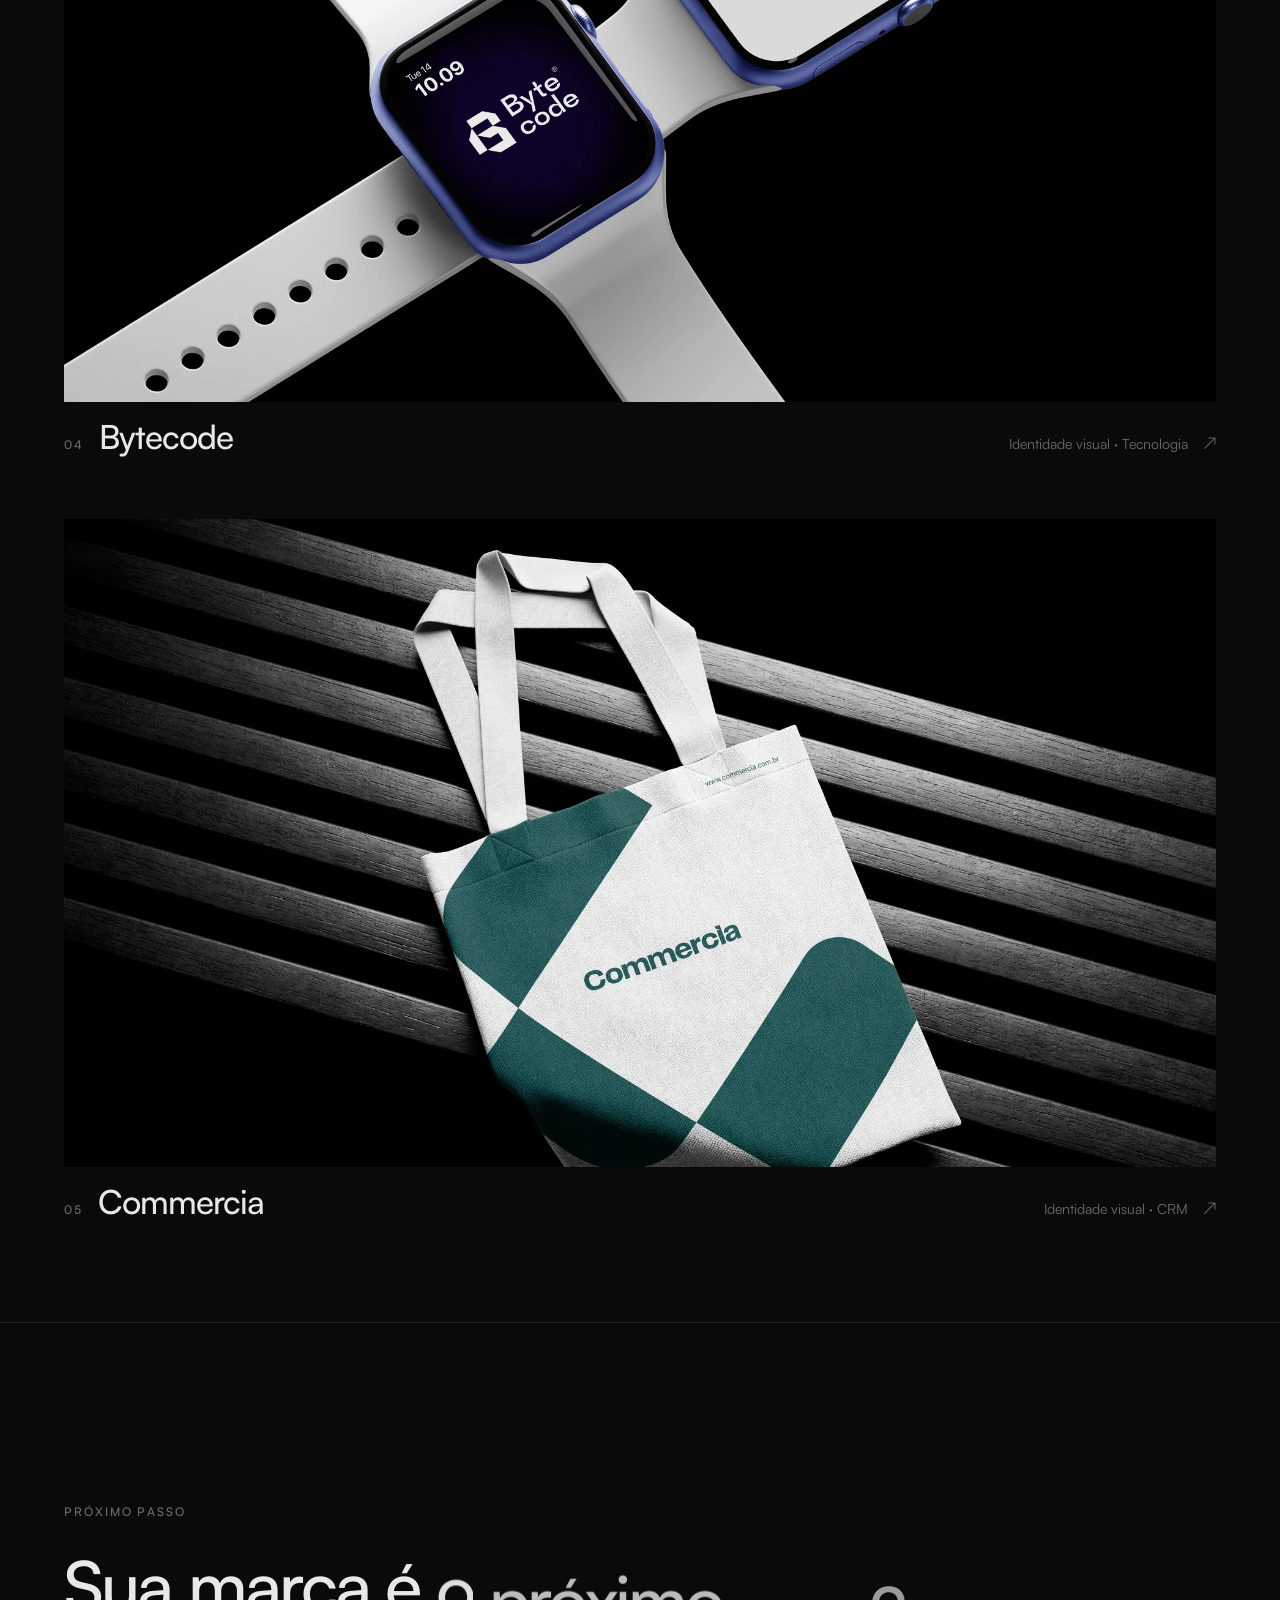
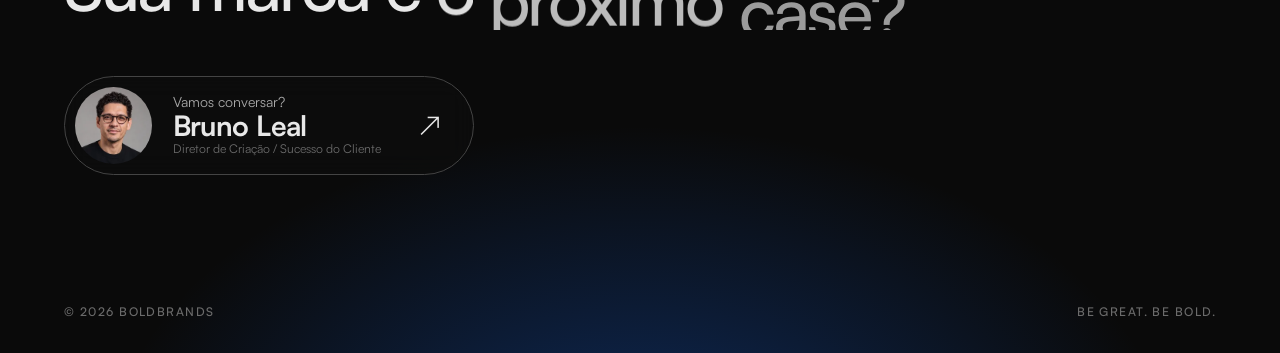
==== commit 4e41f33a: "Rodape: titulo menor, botao com largura do conteudo; versao nos css/js Co-Authored-By: Claude Sonnet" ====
--- a/cases/index.html
+++ b/cases/index.html
@@ -7,8 +7,8 @@
 <meta name="description" content="Projetos que nos trouxeram até aqui: cases realizados pelos sócios da BoldBrands antes da fundação da empresa.">
 <link rel="icon" href="../logo/icone-azul.png">
 <link rel="preload" href="../fonts/Satoshi-Bold.woff2" as="font" type="font/woff2" crossorigin>
-<link rel="stylesheet" href="../style.css">
-<link rel="stylesheet" href="../case.css">
+<link rel="stylesheet" href="../style.css?v=20261109a">
+<link rel="stylesheet" href="../case.css?v=20261109a">
 </head>
 <body class="case-page">
 
@@ -69,6 +69,6 @@
   <div class="foot-row"><span>© 2026 BoldBrands</span><span>Be great. Be bold.</span></div>
 </footer>
 
-<script src="../main.js"></script>
+<script src="../main.js?v=20261109a"></script>
 </body>
 </html>
--- a/style.css
+++ b/style.css
@@ -355,3 +355,8 @@
   .contact-card.foot img{width:60px;height:60px}
 }
 .contact-card.foot .cc-txt em{display:block}
+
+/* rodapé: título menor e botão com a largura do conteúdo */
+footer .huge{font-size:clamp(34px,5.4vw,88px);max-width:none;line-height:1.04;padding-bottom:.06em}
+footer .contact-card.foot{display:inline-flex;width:fit-content;max-width:100%;margin-top:clamp(36px,4vw,64px)}
+@media(max-width:520px){footer .contact-card.foot{display:flex;width:100%}}
